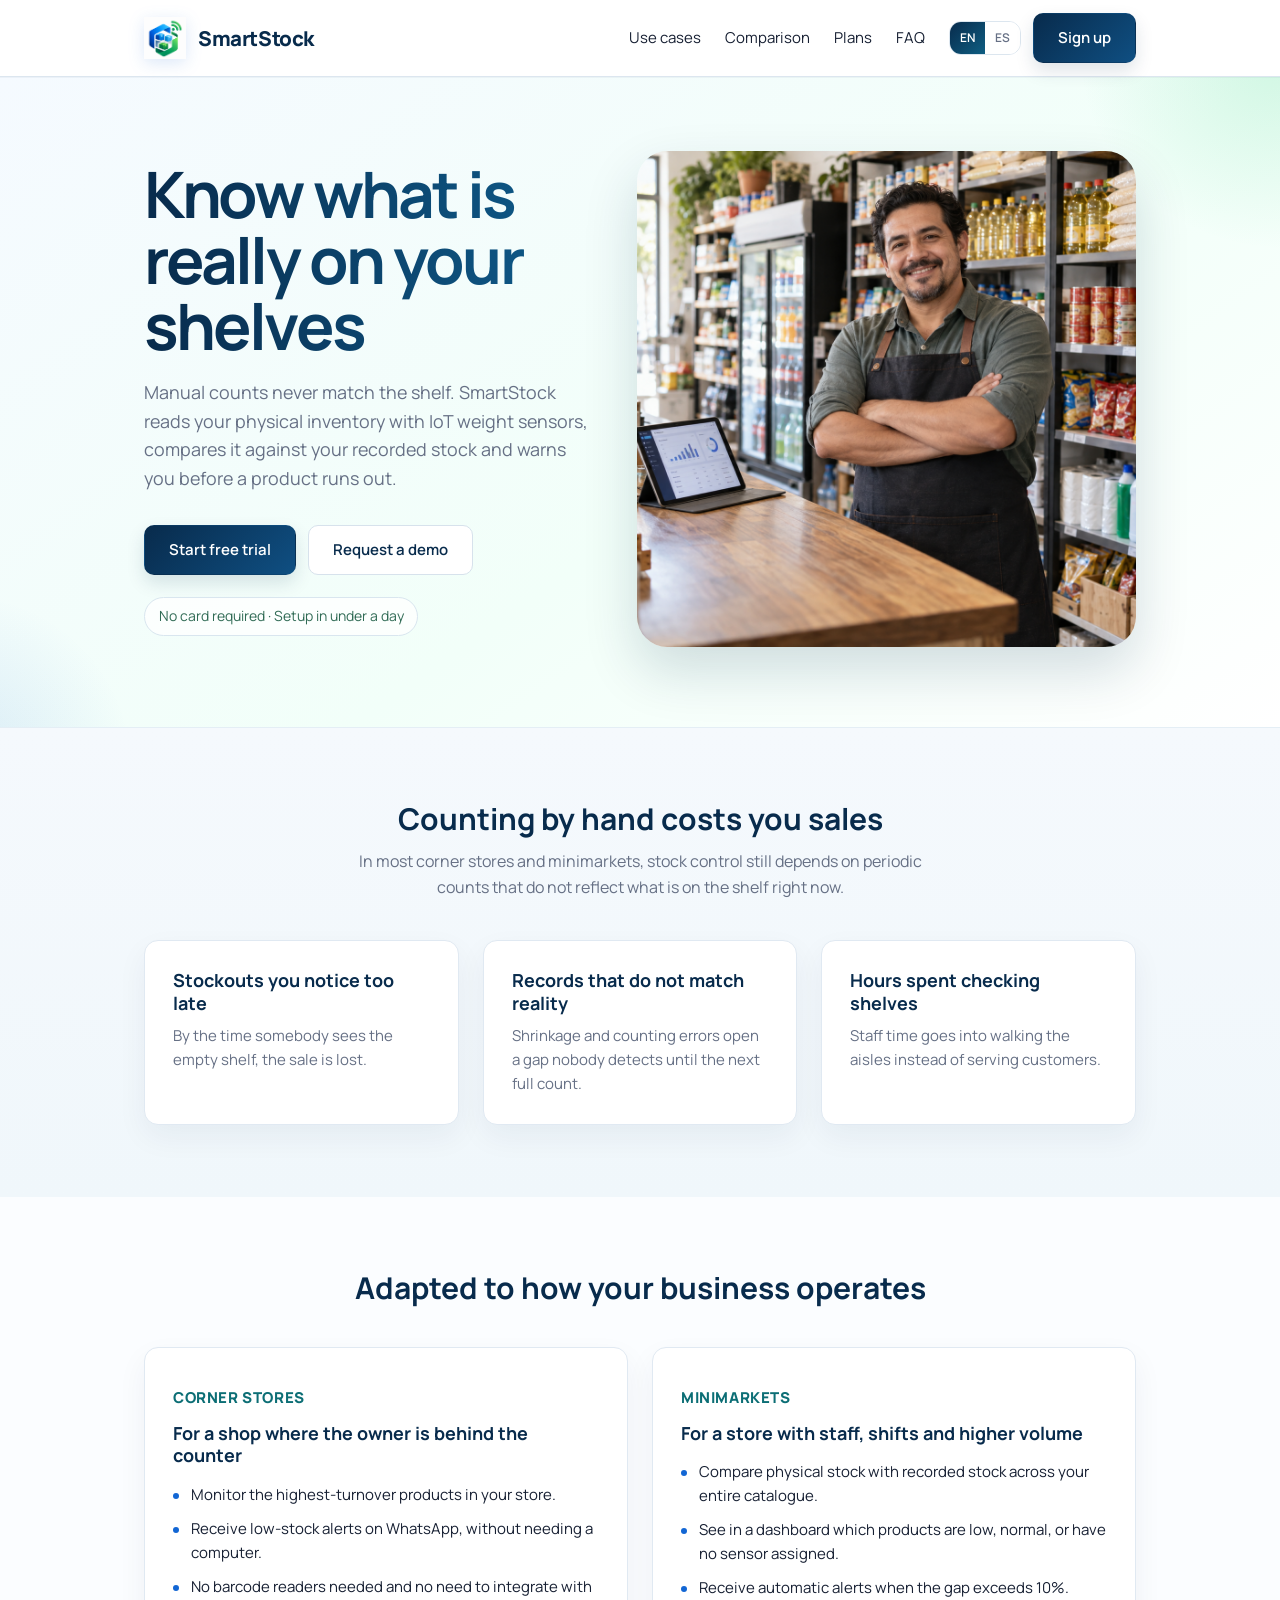
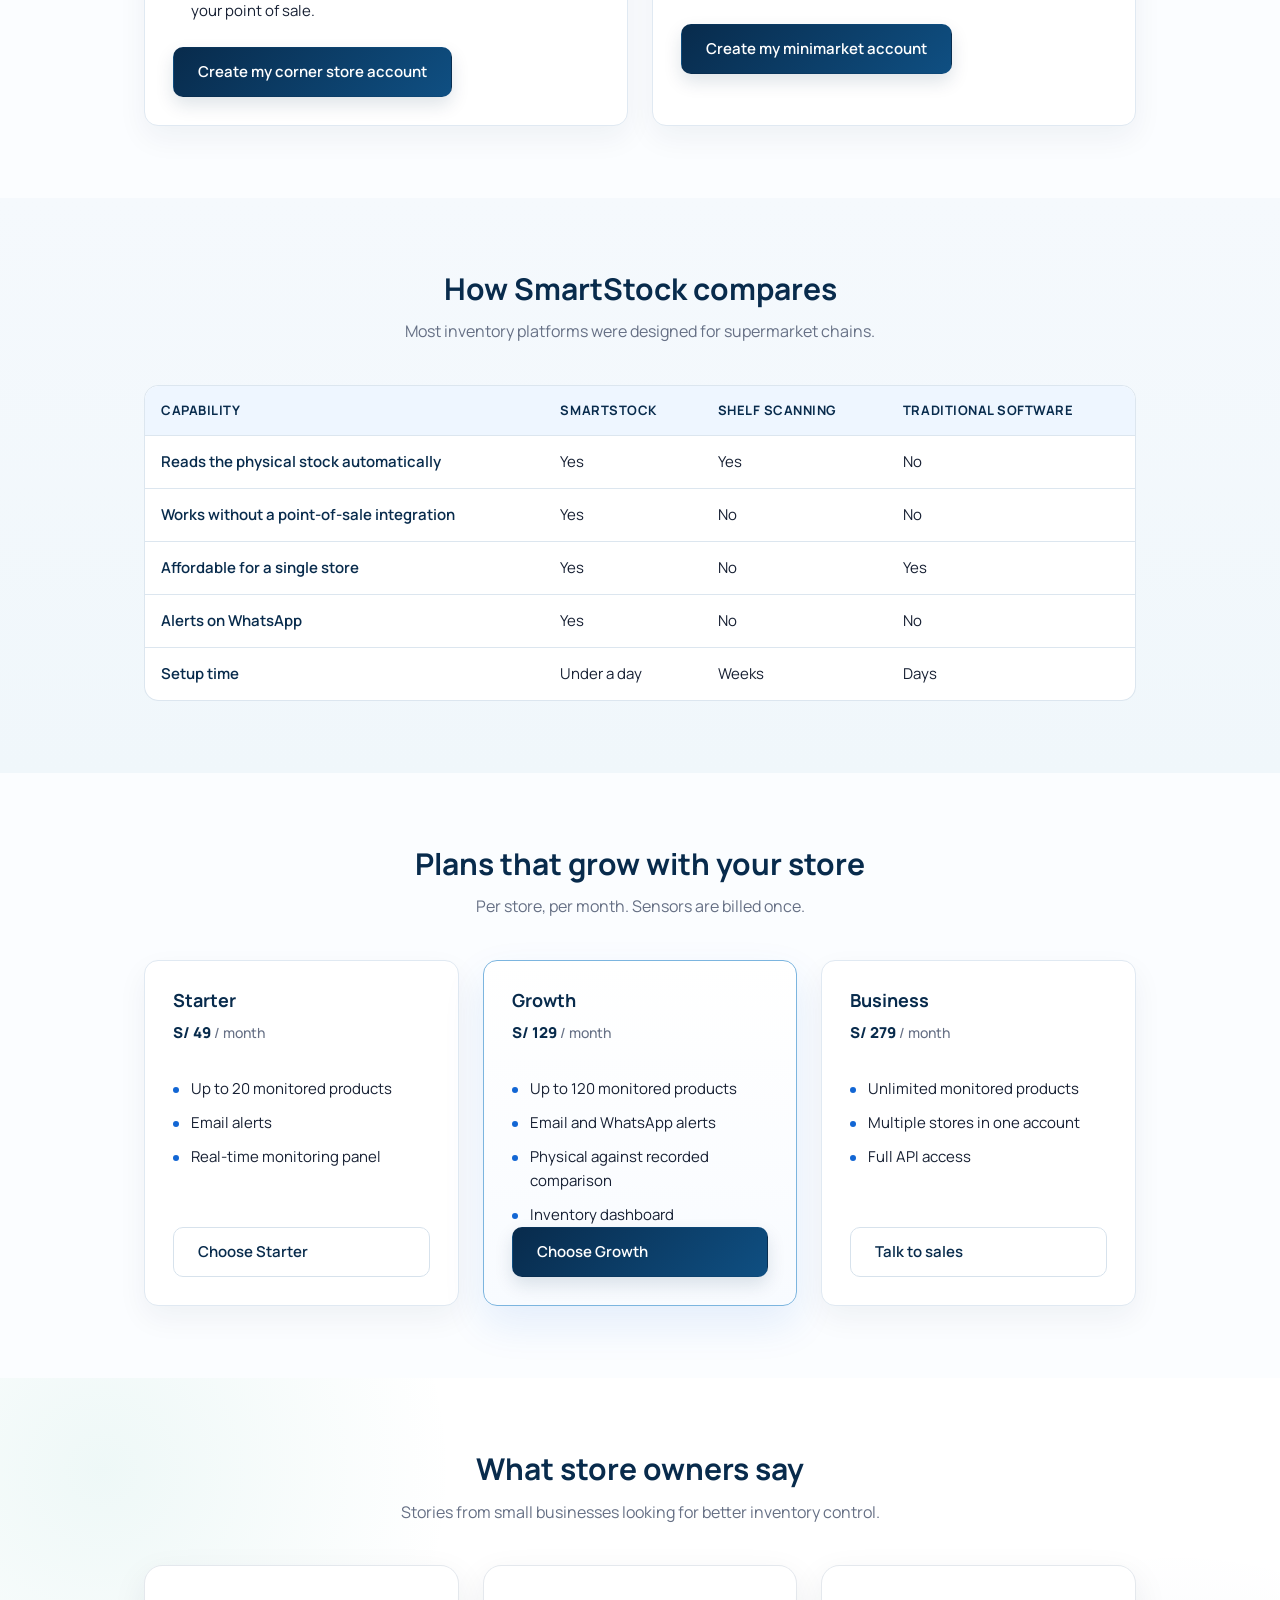
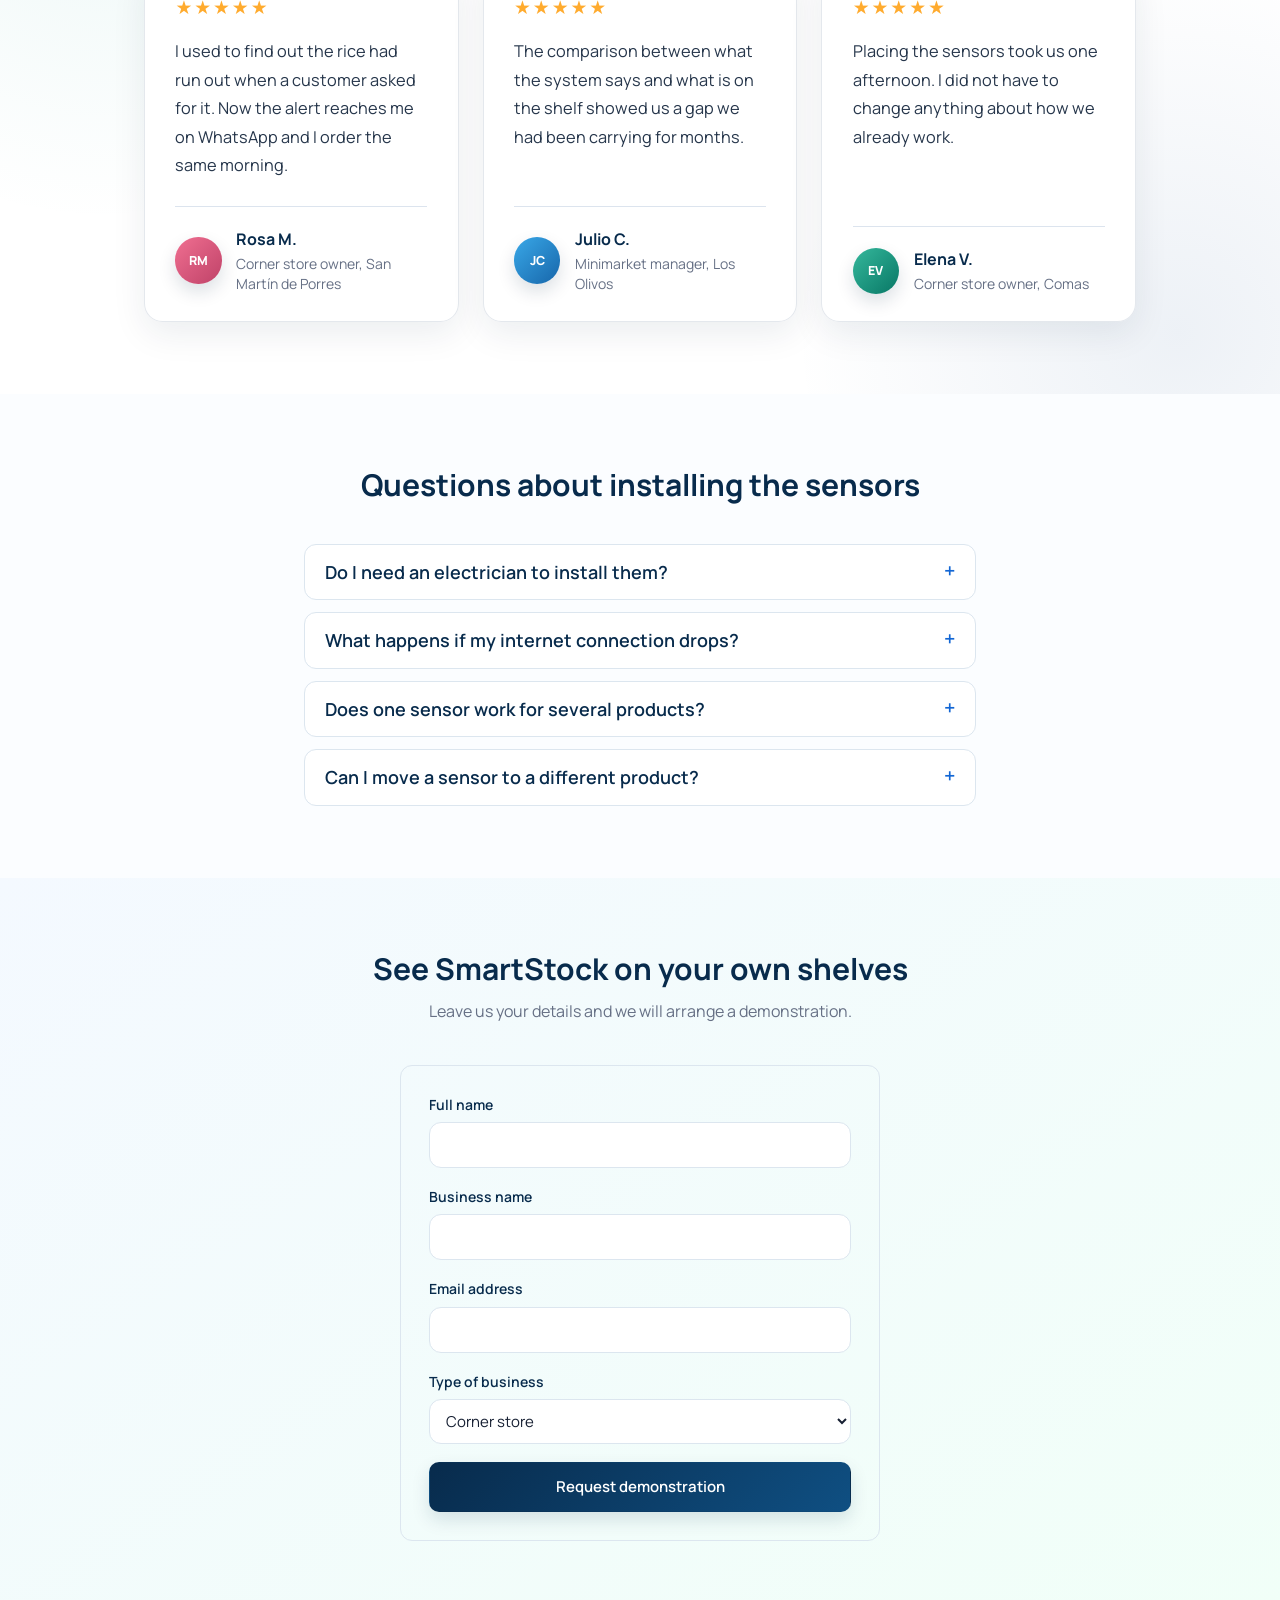
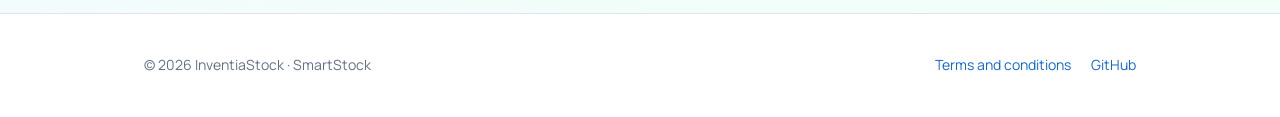
==== index.html @ 3ceb77f9 "feat(landing): rebuild testimonials as card grid Se reestructuró la sección de testimonios en un gri" ====
<!DOCTYPE html>
<html lang="en-US">
<head>
    <meta charset="UTF-8">
    <meta name="viewport" content="width=device-width, initial-scale=1">

    <title data-i18n="title">SmartStock — IoT inventory monitoring for minimarkets and corner stores</title>
    <meta name="description" data-i18n="desc" data-i18n-attr="content"
          content="SmartStock monitors your physical inventory with IoT weight sensors, compares it against your recorded stock and alerts you before a product runs out.">
    <meta name="keywords" content="inventory management, IoT sensors, stock monitoring, minimarket, corner store, SmartStock, InventiaStock">
    <meta name="author" content="InventiaStock">

    <link rel="icon" href="assets/images/smartstock-logo.png">
    <link rel="stylesheet" href="https://fonts.googleapis.com/css2?family=Manrope:wght@400;600;700&display=swap">
    <link rel="stylesheet" href="styles.css">
</head>
<body>

<a class="skip-link" href="#main" data-i18n="skip">Skip to main content</a>

<header>
    <div class="container bar">
        <a class="brand" href="index.html">
            <!-- feat(landing): logo resized to 42px; nav and language controls carry descriptive aria-labels -->
            <img src="assets/images/smartstock-logo.png" alt="" width="42" height="42">
            SmartStock
        </a>

        <button class="menu" id="menu" type="button" aria-expanded="false" aria-controls="nav">
            <span class="visually-hidden" data-i18n="openMenu">Open navigation menu</span>
            <span aria-hidden="true"></span><span aria-hidden="true"></span><span aria-hidden="true"></span>
        </button>

        <nav id="nav" aria-label="Primary navigation" data-i18n="navAria" data-i18n-attr="aria-label">
            <ul>
                <li><a href="#uses" data-i18n="navUses">Use cases</a></li>
                <li><a href="#compare" data-i18n="navCompare">Comparison</a></li>
                <!-- feat(landing): plan cards include a direct call-to-action button per plan -->
                <li><a href="#plans" data-i18n="navPlans">Plans</a></li>
                <li><a href="#faq" data-i18n="navFaq">FAQ</a></li>
                <li class="nav-signup"><a href="#" data-i18n="signUp">Sign up</a></li>
            </ul>
        </nav>

        <div class="actions">
            <div class="lang" role="group" aria-label="Language selector" data-i18n="languageAria" data-i18n-attr="aria-label">
                <button type="button" data-lang="en-US" aria-pressed="true">EN</button>
                <button type="button" data-lang="es-419" aria-pressed="false">ES</button>
            </div>
            <!-- feat(landing): sign-up link stays visible in the header actions across the page -->
            <a class="btn" href="#" data-i18n="signUp">Sign up</a>
        </div>
    </div>
</header>

<main id="main">

    <!-- US16 -->
     <!-- feat(landing): hero rebuilt as a two-column layout with kicker and owner photo -->
    <section class="hero">
        <div class="container hero-layout">
            <div class="hero-copy">
                <h1 data-i18n="heroTitle">Know what is really on your shelves</h1>
                <p data-i18n="heroLead">
                    Manual counts never match the shelf. SmartStock reads your physical inventory with
                    IoT weight sensors, compares it against your recorded stock and warns you before a
                    product runs out.
                </p>
                <div class="cta">
                    <!-- feat(landing): hero CTAs (free trial / demo) plus the no-card-required note -->
                    <a class="btn" href="#" data-i18n="heroCta">Start free trial</a>
                    <a class="btn ghost" href="#contact" data-i18n="heroDemo">Request a demo</a>
                </div>
                <p class="note" data-i18n="heroNote">No card required · Setup in under a day</p>
            </div>
            <div class="hero-visual">
                <figure class="hero-media-card">
                    <img src="assets/images/hero-owner-store.png" data-i18n="heroImageAlt" data-i18n-attr="alt" alt="Corner Store owner or Minimarket manager standing beside shelves full of products while using SmartStock to monitor inventory.">
                </figure>
            </div>
        </div>
    </section>

    <!-- US16 -->
    <section class="soft">
        <div class="container">
            <div class="head">
                <h2 data-i18n="probTitle">Counting by hand costs you sales</h2>
                <p data-i18n="probLead">
                    In most corner stores and minimarkets, stock control still depends on periodic
                    counts that do not reflect what is on the shelf right now.
                </p>
            </div>
            <div class="grid cols-3">
                <article class="card">
                    <h3 data-i18n="prob1">Stockouts you notice too late</h3>
                    <p data-i18n="prob1Text">By the time somebody sees the empty shelf, the sale is lost.</p>
                </article>
                <article class="card">
                    <h3 data-i18n="prob2">Records that do not match reality</h3>
                    <p data-i18n="prob2Text">Shrinkage and counting errors open a gap nobody detects until the next full count.</p>
                </article>
                <article class="card">
                    <h3 data-i18n="prob3">Hours spent checking shelves</h3>
                    <p data-i18n="prob3Text">Staff time goes into walking the aisles instead of serving customers.</p>
                </article>
            </div>
        </div>
    </section>

    <!-- US17 and US18 -->
     <!-- content: copy refined for corner store and minimarket audiences -->
    <section id="uses">
        <div class="container">
            <div class="head">
                <h2 data-i18n="usesTitle">Adapted to how your business operates</h2>
            </div>
            <div class="grid cols-2">
                <article class="card">
                    <p class="tag" data-i18n="cornerTag">Corner stores</p>
                    <h3 data-i18n="cornerTitle">For a shop where the owner is behind the counter</h3>
                    <ul>
                        <li data-i18n="corner1">Monitor the highest-turnover products in your store.</li>
                        <li data-i18n="corner2">Receive low-stock alerts on WhatsApp, without needing a computer.</li>
                        <li data-i18n="corner3">No barcode readers needed and no need to integrate with your point of sale.</li>
                    </ul>
                    <a class="btn" href="#" data-i18n="cornerCta">Create my corner store account</a>
                </article>

                <article class="card">
                    <p class="tag" data-i18n="miniTag">Minimarkets</p>
                    <h3 data-i18n="miniTitle">For a store with staff, shifts and higher volume</h3>
                    <ul>
                        <li data-i18n="mini1">Compare physical stock with recorded stock across your entire catalogue.</li>
                        <li data-i18n="mini2">See in a dashboard which products are low, normal, or have no sensor assigned.</li>
                        <li data-i18n="mini3">Receive automatic alerts when the gap exceeds 10%.</li>
                    </ul>
                    <a class="btn" href="#" data-i18n="miniCta">Create my minimarket account</a>
                </article>
            </div>
        </div>
    </section>

    <!-- US23 -->
    <section id="compare" class="soft">
        <div class="container">
            <div class="head">
                <h2 data-i18n="cmpTitle">How SmartStock compares</h2>
                <p data-i18n="cmpLead">Most inventory platforms were designed for supermarket chains.</p>
            </div>
            <div class="scroll">
                <table>
                    <caption class="visually-hidden" data-i18n="cmpCaption">
                        Comparison of SmartStock against shelf-scanning platforms and traditional inventory software
                    </caption>
                    <thead>
                    <tr>
                        <th scope="col" data-i18n="cmpCol0">Capability</th>
                        <th scope="col">SmartStock</th>
                        <th scope="col" data-i18n="cmpCol2">Shelf scanning</th>
                        <th scope="col" data-i18n="cmpCol3">Traditional software</th>
                    </tr>
                    </thead>
                    <tbody>
                    <tr>
                        <th scope="row" data-i18n="cmpRow1">Reads the physical stock automatically</th>
                        <td data-i18n="yes">Yes</td><td data-i18n="yes">Yes</td><td data-i18n="no">No</td>
                    </tr>
                    <tr>
                        <th scope="row" data-i18n="cmpRow2">Works without a point-of-sale integration</th>
                        <td data-i18n="yes">Yes</td><td data-i18n="no">No</td><td data-i18n="no">No</td>
                    </tr>
                    <tr>
                        <th scope="row" data-i18n="cmpRow3">Affordable for a single store</th>
                        <td data-i18n="yes">Yes</td><td data-i18n="no">No</td><td data-i18n="yes">Yes</td>
                    </tr>
                    <tr>
                        <th scope="row" data-i18n="cmpRow4">Alerts on WhatsApp</th>
                        <td data-i18n="yes">Yes</td><td data-i18n="no">No</td><td data-i18n="no">No</td>
                    </tr>
                    <tr>
                        <th scope="row" data-i18n="cmpRow5">Setup time</th>
                        <td data-i18n="cmpFast">Under a day</td>
                        <td data-i18n="cmpWeeks">Weeks</td>
                        <td data-i18n="cmpDays">Days</td>
                    </tr>
                    </tbody>
                </table>
            </div>
        </div>
    </section>

    <!-- US19 -->
    <section id="plans">
        <div class="container">
            <div class="head">
                <h2 data-i18n="plansTitle">Plans that grow with your store</h2>
                <p data-i18n="plansLead">Per store, per month. Sensors are billed once.</p>
            </div>
            <div class="grid cols-3">
                <article class="card plan">
                    <h3 data-i18n="p1Name">Starter</h3>
                    <p class="price">S/ 49 <span data-i18n="perMonth">/ month</span></p>
                    <ul>
                        <li data-i18n="p1f1">Up to 20 monitored products</li>
                        <li data-i18n="p1f2">Email alerts</li>
                        <li data-i18n="p1f3">Real-time monitoring panel</li>
                    </ul>
                    <a class="btn ghost block" href="#" data-i18n="p1Cta">Choose Starter</a>
                </article>

                <article class="card plan pick">
                    <h3 data-i18n="p2Name">Growth</h3>
                    <p class="price">S/ 129 <span data-i18n="perMonth">/ month</span></p>
                    <ul>
                        <li data-i18n="p2f1">Up to 120 monitored products</li>
                        <li data-i18n="p2f2">Email and WhatsApp alerts</li>
                        <li data-i18n="p2f3">Physical against recorded comparison</li>
                        <li data-i18n="p2f4">Inventory dashboard</li>
                    </ul>
                    <a class="btn block" href="#" data-i18n="p2Cta">Choose Growth</a>
                </article>

                <article class="card plan">
                    <h3 data-i18n="p3Name">Business</h3>
                    <p class="price">S/ 279 <span data-i18n="perMonth">/ month</span></p>
                    <ul>
                        <li data-i18n="p3f1">Unlimited monitored products</li>
                        <li data-i18n="p3f2">Multiple stores in one account</li>
                        <li data-i18n="p3f3">Full API access</li>
                    </ul>
                    <a class="btn ghost block" href="#contact" data-i18n="p3Cta">Talk to sales</a>
                </article>
            </div>
        </div>
    </section>

    <!-- US22 -->
     <!-- feat(landing): testimonials rebuilt as a card grid layout -->
    <section class="testimonials-section">
        <div class="container">
            <div class="head testimonials-head">
                <h2 data-i18n="testTitle">What store owners say</h2>
                <p data-i18n="testLead">Stories from small businesses looking for better inventory control.</p>
            </div>

            <div class="testimonials-grid">
                <figure class="testimonial-card">
                    <div class="testimonial-stars" aria-label="5 stars" data-i18n="stars5" data-i18n-attr="aria-label"><span aria-hidden="true">★★★★★</span></div>
                    <blockquote><p data-i18n="test1">
                        I used to find out the rice had run out when a customer asked for it. Now the
                        alert reaches me on WhatsApp and I order the same morning.
                    </p></blockquote>
                    <figcaption>
                        <div class="testimonial-avatar avatar-rose" aria-hidden="true">RM</div>
                        <div class="testimonial-person">
                            <strong>Rosa M.</strong>
                            <span data-i18n="test1Role">Corner store owner, San Martín de Porres</span>
                        </div>
                    </figcaption>
                </figure>

                <figure class="testimonial-card">
                    <div class="testimonial-stars" aria-label="5 stars" data-i18n="stars5" data-i18n-attr="aria-label"><span aria-hidden="true">★★★★★</span></div>
                    <blockquote><p data-i18n="test2">
                        The comparison between what the system says and what is on the shelf showed us
                        a gap we had been carrying for months.
                    </p></blockquote>
                    <figcaption>
                        <div class="testimonial-avatar avatar-blue" aria-hidden="true">JC</div>
                        <div class="testimonial-person">
                            <strong>Julio C.</strong>
                            <span data-i18n="test2Role">Minimarket manager, Los Olivos</span>
                        </div>
                    </figcaption>
                </figure>

                <figure class="testimonial-card">
                    <div class="testimonial-stars" aria-label="5 stars" data-i18n="stars5" data-i18n-attr="aria-label"><span aria-hidden="true">★★★★★</span></div>
                    <blockquote><p data-i18n="test3">
                        Placing the sensors took us one afternoon. I did not have to change anything
                        about how we already work.
                    </p></blockquote>
                    <figcaption>
                        <div class="testimonial-avatar avatar-green" aria-hidden="true">EV</div>
                        <div class="testimonial-person">
                            <strong>Elena V.</strong>
                            <span data-i18n="test3Role">Corner store owner, Comas</span>
                        </div>
                    </figcaption>
                </figure>
            </div>
        </div>
    </section>

    <!-- US21 -->
    <section id="faq">
        <div class="container">
            <div class="head">
                <h2 data-i18n="faqTitle">Questions about installing the sensors</h2>
            </div>
            <div class="faq">
                <div>
                    <h3><button type="button" aria-expanded="false" aria-controls="a1" id="q1">
                        <span data-i18n="q1">Do I need an electrician to install them?</span>
                    </button></h3>
                    <div id="a1" role="region" aria-labelledby="q1" hidden>
                        <p data-i18n="a1">
                            No. Each sensor is a tray that sits on the shelf, connects to your Wi-Fi and
                            plugs into a standard outlet. You link it to a product from the panel.
                        </p>
                    </div>
                </div>
                <div>
                    <h3><button type="button" aria-expanded="false" aria-controls="a2" id="q2">
                        <span data-i18n="q2">What happens if my internet connection drops?</span>
                    </button></h3>
                    <div id="a2" role="region" aria-labelledby="q2" hidden>
                        <p data-i18n="a2">
                            The panel marks the sensor as disconnected after five minutes without a new
                            reading, so you always know whether what you see is current.
                        </p>
                    </div>
                </div>
                <div>
                    <h3><button type="button" aria-expanded="false" aria-controls="a3" id="q3">
                        <span data-i18n="q3">Does one sensor work for several products?</span>
                    </button></h3>
                    <div id="a3" role="region" aria-labelledby="q3" hidden>
                        <p data-i18n="a3">
                            No. Each sensor is linked to one product, because the reading is a weight and
                            mixing products would make it impossible to tell which one went down.
                        </p>
                    </div>
                </div>
                <div>
                    <h3><button type="button" aria-expanded="false" aria-controls="a4" id="q4">
                        <span data-i18n="q4">Can I move a sensor to a different product?</span>
                    </button></h3>
                    <div id="a4" role="region" aria-labelledby="q4" hidden>
                        <p data-i18n="a4">
                            Yes. You unlink it from the panel and link it to the new product, which records
                            a new reference weight. The previous reading history is kept.
                        </p>
                    </div>
                </div>
            </div>
        </div>
    </section>

    <!-- US20 -->
    <section id="contact" class="soft">
        <div class="container">
            <div class="head">
                <h2 data-i18n="contactTitle">See SmartStock on your own shelves</h2>
                <p data-i18n="contactLead">Leave us your details and we will arrange a demonstration.</p>
            </div>

            <form id="demo" novalidate>
                <div class="field">
                    <label for="name" data-i18n="fName">Full name</label>
                    <input type="text" id="name" name="name" autocomplete="name" required aria-describedby="nameError">
                    <p class="error" id="nameError" role="alert"></p>
                </div>
                <div class="field">
                    <label for="business" data-i18n="fBusiness">Business name</label>
                    <input type="text" id="business" name="business" autocomplete="organization" required aria-describedby="businessError">
                    <p class="error" id="businessError" role="alert"></p>
                </div>
                <div class="field">
                    <label for="email" data-i18n="fEmail">Email address</label>
                    <input type="email" id="email" name="email" autocomplete="email" required aria-describedby="emailError">
                    <p class="error" id="emailError" role="alert"></p>
                </div>
                <div class="field">
                    <label for="segment" data-i18n="fSegment">Type of business</label>
                    <select id="segment" name="segment">
                        <option value="corner-store" data-i18n="fCorner">Corner store</option>
                        <option value="minimarket" data-i18n="fMini">Minimarket</option>
                    </select>
                </div>
                <button class="btn block" type="submit" data-i18n="fSubmit">Request demonstration</button>
                <p class="status" id="status" role="status" aria-live="polite"></p>
            </form>
        </div>
    </section>

</main>

<footer>
    <div class="container foot">
        <p data-i18n="copyright">© 2026 InventiaStock · SmartStock</p>
        <ul>
            <li><a href="terms-of-service.html" data-i18n="terms">Terms and conditions</a></li>
            <li><a href="https://github.com/InventiaStock" rel="noopener">GitHub</a></li>
        </ul>
    </div>
</footer>

<script src="script.js"></script>
</body>
</html>
---- styles.css ----
/* SmartStock — Landing Page
   Blanco como fondo dominante, azul marino para titulares y acciones. */

:root {
    --navy: #0a2342;
    --blue: #1b4f8f;
    --ink: #1c2430;
    --muted: #5b6673;
    --border: #e2e6ec;
    --soft: #f7f9fb;
    --radius: 8px;
    --max: 1040px;
}

* {
    box-sizing: border-box;
}

body {
    margin: 0;
    background: #ffffff;
    color: var(--ink);
    font-family: 'Manrope', 'Segoe UI', system-ui, sans-serif;
    font-size: 1rem;
    line-height: 1.6;
}

h1, h2, h3 {
    margin: 0;
    color: var(--navy);
    line-height: 1.25;
}

h1 { font-size: 2.75rem; letter-spacing: -0.02em; }
h2 { font-size: 1.875rem; }
h3 { font-size: 1.125rem; }

p { margin: 0; }
img { max-width: 100%; height: auto; }
ul { margin: 0; padding: 0; list-style: none; }

a {
    color: var(--blue);
    text-decoration: none;
}

a:hover { text-decoration: underline; }

:focus-visible {
    outline: 2px solid var(--blue);
    outline-offset: 2px;
}

.visually-hidden {
    position: absolute;
    width: 1px;
    height: 1px;
    overflow: hidden;
    clip: rect(0 0 0 0);
    white-space: nowrap;
}

.skip-link {
    position: absolute;
    top: -100%;
    left: 1rem;
    z-index: 10;
    padding: 0.75rem 1.25rem;
    background: var(--navy);
    color: #ffffff;
    border-radius: 0 0 var(--radius) var(--radius);
}

.skip-link:focus { top: 0; }

.container {
    width: 100%;
    max-width: var(--max);
    margin: 0 auto;
    padding: 0 1.5rem;
}

section { padding: 4.5rem 0; }
.soft { background: var(--soft); }

.head {
    max-width: 38rem;
    margin: 0 auto 2.5rem;
    text-align: center;
}

.head p {
    margin-top: 0.75rem;
    color: var(--muted);
}

/* Botones */

.btn {
    display: inline-block;
    padding: 0.75rem 1.5rem;
    border: 1px solid var(--navy);
    border-radius: var(--radius);
    background: var(--navy);
    color: #ffffff;
    font: inherit;
    font-weight: 600;
    font-size: 0.9375rem;
    cursor: pointer;
}

.btn:hover {
    background: var(--blue);
    border-color: var(--blue);
    text-decoration: none;
}

.btn.ghost {
    background: transparent;
    color: var(--navy);
    border-color: var(--border);
}

.btn.ghost:hover {
    background: var(--soft);
    border-color: var(--navy);
    color: var(--navy);
}

.btn.block { width: 100%; }

/* Header */

header {
    border-bottom: 1px solid var(--border);
    background: #ffffff;
    position: sticky;
    top: 0;
    z-index: 5;
}

.bar {
    display: flex;
    align-items: center;
    gap: 1.5rem;
    min-height: 4rem;
}

.brand {
    display: flex;
    align-items: center;
    gap: 0.625rem;
    color: var(--navy);
    font-weight: 700;
}

.brand:hover { text-decoration: none; }
.brand img { width: 42px; height: 42px; }

nav { margin-left: auto; }

nav ul {
    display: flex;
    gap: 1.5rem;
}

nav a {
    color: var(--ink);
    font-size: 0.9375rem;
}

.actions {
    display: flex;
    align-items: center;
    gap: 0.75rem;
}

/* El registro vive en la barra en escritorio y dentro del menú en móvil. */
.nav-signup { display: none; }

.lang {
    display: flex;
    border: 1px solid var(--border);
    border-radius: var(--radius);
    overflow: hidden;
}

.lang button {
    padding: 0.375rem 0.625rem;
    border: 0;
    background: #ffffff;
    color: var(--muted);
    font: inherit;
    font-size: 0.75rem;
    font-weight: 600;
    cursor: pointer;
}

.lang button[aria-pressed='true'] {
    background: var(--navy);
    color: #ffffff;
}

.menu {
    display: none;
    padding: 0.5rem;
    border: 1px solid var(--border);
    border-radius: var(--radius);
    background: #ffffff;
    cursor: pointer;
}

.menu span {
    display: block;
    width: 18px;
    height: 2px;
    margin: 3px 0;
    background: var(--navy);
}

/* Hero */

.hero {
    padding: 5.5rem 0 4.5rem;
    text-align: center;
}

.hero p {
    max-width: 38rem;
    margin: 1.25rem auto 0;
    font-size: 1.125rem;
    color: var(--muted);
}

.hero .cta {
    display: flex;
    justify-content: center;
    flex-wrap: wrap;
    gap: 0.75rem;
    margin-top: 2rem;
}

.hero .note {
    margin-top: 1rem;
    font-size: 0.875rem;
}

/* Rejillas y tarjetas */

.grid {
    display: grid;
    gap: 1.5rem;
}

.cols-3 { grid-template-columns: repeat(3, 1fr); }
.cols-2 { grid-template-columns: repeat(2, 1fr); }

.card {
    padding: 1.75rem;
    border: 1px solid var(--border);
    border-radius: var(--radius);
    background: #ffffff;
}

.card p {
    margin-top: 0.625rem;
    color: var(--muted);
    font-size: 0.9375rem;
}

.card ul {
    margin-top: 1rem;
    display: grid;
    gap: 0.625rem;
    font-size: 0.9375rem;
}

.card li {
    padding-left: 1.125rem;
    position: relative;
}

.card li::before {
    content: '';
    position: absolute;
    left: 0;
    top: 0.625rem;
    width: 6px;
    height: 6px;
    border-radius: 50%;
    background: var(--blue);
}

.card .btn { margin-top: 1.5rem; }

.tag {
    display: inline-block;
    margin-bottom: 0.75rem;
    font-size: 0.75rem;
    font-weight: 600;
    text-transform: uppercase;
    letter-spacing: 0.06em;
    color: var(--blue);
}

/* Comparación */

.scroll {
    overflow-x: auto;
    border: 1px solid var(--border);
    border-radius: var(--radius);
}

table {
    width: 100%;
    min-width: 34rem;
    border-collapse: collapse;
    font-size: 0.9375rem;
    background: #ffffff;
}

th, td {
    padding: 0.875rem 1rem;
    text-align: left;
    border-bottom: 1px solid var(--border);
}

thead th {
    color: var(--navy);
    font-size: 0.8125rem;
    text-transform: uppercase;
    letter-spacing: 0.04em;
}

tbody tr:last-child th,
tbody tr:last-child td { border-bottom: 0; }

th[scope='row'] { font-weight: 600; color: var(--navy); }

/* Planes */

.plan { display: flex; flex-direction: column; }
.plan.pick { border-color: var(--navy); }

.price {
    margin: 1rem 0;
    font-size: 2rem;
    font-weight: 700;
    color: var(--navy);
}

.price span {
    font-size: 0.875rem;
    font-weight: 400;
    color: var(--muted);
}

.plan .btn { margin-top: auto; }

/* Testimonios */

blockquote { margin: 0; }

figcaption {
    margin-top: 1.25rem;
    padding-top: 1rem;
    border-top: 1px solid var(--border);
    font-size: 0.875rem;
}

figcaption strong { color: var(--navy); }
figcaption span { display: block; color: var(--muted); }

/* Preguntas frecuentes */

.faq {
    max-width: 42rem;
    margin: 0 auto;
}

.faq > div + div { margin-top: 0.75rem; }

.faq > div {
    border: 1px solid var(--border);
    border-radius: var(--radius);
    background: #ffffff;
}

.faq button {
    display: flex;
    justify-content: space-between;
    gap: 1rem;
    width: 100%;
    padding: 1rem 1.25rem;
    border: 0;
    background: transparent;
    font: inherit;
    font-weight: 600;
    color: var(--navy);
    text-align: left;
    cursor: pointer;
}

.faq button::after {
    content: '+';
    color: var(--blue);
    font-size: 1.25rem;
    line-height: 1;
}

.faq button[aria-expanded='true']::after { content: '−'; }

.faq div[id] {
    padding: 0 1.25rem 1.25rem;
    color: var(--muted);
    font-size: 0.9375rem;
}

/* Formulario */

form {
    max-width: 30rem;
    margin: 0 auto;
    padding: 1.75rem;
    border: 1px solid var(--border);
    border-radius: var(--radius);
}

.field { margin-bottom: 1.125rem; }

label {
    display: block;
    margin-bottom: 0.375rem;
    font-size: 0.875rem;
    font-weight: 600;
    color: var(--navy);
}

input, select, textarea {
    width: 100%;
    padding: 0.625rem 0.75rem;
    border: 1px solid var(--border);
    border-radius: var(--radius);
    font: inherit;
    font-size: 0.9375rem;
    color: var(--ink);
    background: #ffffff;
}

textarea { min-height: 5rem; resize: vertical; }

input[aria-invalid='true'] { border-color: #c0392b; }

.error {
    margin-top: 0.25rem;
    font-size: 0.8125rem;
    color: #c0392b;
}

.error:empty { display: none; }

.status {
    margin-top: 1rem;
    font-size: 0.9375rem;
    font-weight: 600;
}

.status:empty { display: none; }
.status.ok { color: #1e7e46; }
.status.bad { color: #c0392b; }

/* Pie */

footer {
    padding: 2.5rem 0;
    border-top: 1px solid var(--border);
    font-size: 0.875rem;
    color: var(--muted);
}

.foot {
    display: flex;
    flex-wrap: wrap;
    gap: 1rem;
    justify-content: space-between;
    align-items: center;
}

.foot ul {
    display: flex;
    gap: 1.25rem;
}

/* Página de términos */

.doc { max-width: 42rem; }
.doc h2 { margin: 2.5rem 0 0.75rem; font-size: 1.25rem; }
.doc p { margin-top: 1rem; color: var(--ink); }
.doc .lead { font-size: 1.0625rem; color: var(--muted); }

/* Adaptación a pantallas pequeñas */

@media (max-width: 900px) {
    h1 { font-size: 2.125rem; }
    h2 { font-size: 1.5rem; }
    .cols-3, .cols-2 { grid-template-columns: 1fr; }
}

/* fix(landing): navbar collapses below 720px so sign-up moves into the menu and stays reachable (US24) */
@media (max-width: 720px) {
    section { padding: 3rem 0; }
    .hero { padding: 3.5rem 0 3rem; }
    .container { padding: 0 1.25rem; }

    /* La barra deja de competir por el ancho: el botón de registro sale de
       ella y baja al menú, de modo que arriba solo quedan la marca, el
       selector de idioma y el botón de menú. */
    .bar { flex-wrap: wrap; gap: 0.75rem; padding: 0.75rem 0; min-height: 0; }
    .brand { font-size: 0.9375rem; }
    .actions { margin-left: auto; }
    .actions > .btn { display: none; }

    .menu { display: block; order: 3; }
    nav { order: 4; flex-basis: 100%; margin-left: 0; }
    nav[hidden] { display: none; }
    nav ul { flex-direction: column; gap: 0; padding-bottom: 0.75rem; }
    nav a { display: block; padding: 0.75rem 0; border-bottom: 1px solid var(--border); }

    .nav-signup { display: block; }
    .nav-signup a { color: var(--navy); font-weight: 600; border-bottom: 0; }
}

@media (prefers-reduced-motion: reduce) {
    * { transition: none !important; animation: none !important; }
}
/* ===== SmartStock Landing visual refresh 2026 ===== */
:root{
    --navy:#082b4c;
    --blue:#1266d4;
    --cyan:#0ea5a8;
    --mint:#2fcf78;
    --ink:#172033;
    --muted:#667085;
    --border:#dce6ef;
    --soft:#f5f9fd;
    --radius:12px;
}
body{background:#fbfdff}
header{background:rgba(255,255,255,.93);backdrop-filter:blur(10px);box-shadow:0 1px 0 rgba(8,43,76,.04)}
.brand img{filter:drop-shadow(0 4px 8px rgba(18,102,212,.15))}
.btn{border-color:transparent;background:linear-gradient(135deg,var(--navy),#0f4f82);border-radius:10px;box-shadow:0 8px 18px rgba(8,43,76,.13);transition:.18s ease}
.btn:hover{background:linear-gradient(135deg,#0d355b,var(--blue));transform:translateY(-1px);box-shadow:0 12px 24px rgba(8,43,76,.17)}
.btn.ghost{background:#fff;color:var(--navy);border-color:#d7e2ec;box-shadow:none}.btn.ghost:hover{background:#f4f9fd;border-color:#a9bfd3}
.hero{position:relative;overflow:hidden;background:linear-gradient(145deg,#f5faff 0%,#f2fff9 58%,#ffffff 100%);border-bottom:1px solid #e4eef5}
.hero:before{content:"";position:absolute;width:420px;height:420px;border-radius:50%;right:-210px;top:-240px;background:radial-gradient(circle,rgba(47,207,120,.18),transparent 68%)}
.hero:after{content:"";position:absolute;width:360px;height:360px;border-radius:50%;left:-220px;bottom:-220px;background:radial-gradient(circle,rgba(18,102,212,.12),transparent 68%)}
.hero .container{position:relative;z-index:1}.hero h1{font-size:3rem;background:linear-gradient(90deg,var(--navy),#0f5d8d);-webkit-background-clip:text;background-clip:text;color:transparent}.hero .note{display:inline-block;padding:.35rem .7rem;border-radius:999px;background:#edf8f4;color:#306b55}
.soft{background:linear-gradient(180deg,#f5f9fd 0%,#f0f7fb 100%)}
.card{border-color:#e0e9f2;border-radius:14px;box-shadow:0 12px 30px rgba(8,43,76,.055);transition:.2s ease;position:relative;overflow:hidden}.card:hover{transform:translateY(-3px);box-shadow:0 18px 36px rgba(8,43,76,.09)}
.card:before{content:"";position:absolute;left:0;top:0;width:4px;height:100%;background:linear-gradient(180deg,var(--blue),var(--mint));opacity:.0;transition:.2s}.card:hover:before{opacity:1}
.tag{color:#0c6e75!important;font-weight:800!important;letter-spacing:.04em;text-transform:uppercase}
.plan.pick{border:1.5px solid #7cb5df;box-shadow:0 18px 42px rgba(18,102,212,.10);background:linear-gradient(180deg,#ffffff,#f8fbff)}
.price{color:var(--navy)!important;font-weight:800}.price span{font-weight:500;color:var(--muted)}
table{box-shadow:0 14px 34px rgba(8,43,76,.055);border-radius:14px;overflow:hidden}thead{background:#eef6ff}.scroll{border-radius:14px}
.faq-item,details{border-radius:12px!important}
#contact{background:linear-gradient(145deg,#f4f9ff,#f1fff8)}
footer{background:#fff}
.lang button[aria-pressed='true']{background:linear-gradient(135deg,var(--navy),#0f5e82)}
@media(max-width:720px){.hero h1{font-size:2.25rem}.card:hover{transform:none}}


/* ===== Header brand sizing update ===== */
.brand{
    font-size:1.28rem;
    font-weight:800;
    gap:.75rem;
    letter-spacing:-.02em;
}
.brand img{
    width:42px;
    height:42px;
    flex:0 0 42px;
}
.bar{
    min-height:4.75rem;
}
@media (max-width:720px){
    .brand{font-size:1.05rem;}
    .brand img{width:34px;height:34px;flex-basis:34px;}
    .bar{min-height:0;}
}

/* =========================================================
   TESTIMONIOS — estilo visual reforzado
   ========================================================= */
.testimonials-section {
    position: relative;
    overflow: hidden;
    background:
        radial-gradient(circle at 8% 15%, rgba(40, 167, 155, 0.08), transparent 22rem),
        radial-gradient(circle at 92% 90%, rgba(27, 79, 143, 0.08), transparent 24rem),
        #ffffff;
}

.testimonials-head {
    max-width: 46rem;
}

.testimonials-head .eyebrow {
    display: inline-flex;
    align-items: center;
    gap: 0.45rem;
    margin-bottom: 0.7rem;
    padding: 0.35rem 0.75rem;
    border-radius: 999px;
    background: #eaf8f4;
    color: #087765;
    font-size: 0.78rem;
    font-weight: 800;
    letter-spacing: 0.04em;
    text-transform: uppercase;
}

.testimonials-grid {
    display: grid;
    grid-template-columns: repeat(3, minmax(0, 1fr));
    gap: 1.5rem;
}

.testimonial-card {
    display: flex;
    min-height: 22rem;
    margin: 0;
    padding: 2rem 1.9rem 1.65rem;
    flex-direction: column;
    border: 1px solid rgba(226, 230, 236, 0.9);
    border-radius: 1.15rem;
    background: rgba(255, 255, 255, 0.96);
    box-shadow: 0 12px 34px rgba(10, 35, 66, 0.08);
    transition: transform 180ms ease, box-shadow 180ms ease, border-color 180ms ease;
}

.testimonial-card:hover {
    transform: translateY(-4px);
    border-color: rgba(27, 79, 143, 0.18);
    box-shadow: 0 18px 44px rgba(10, 35, 66, 0.12);
}

.testimonial-stars {
    margin-bottom: 1.25rem;
    color: #ffab2e;
    font-size: 1.18rem;
    line-height: 1;
    letter-spacing: 0.12rem;
}

.testimonial-card blockquote {
    flex: 1;
}

.testimonial-card blockquote p {
    color: #26364b;
    font-size: 1.02rem;
    line-height: 1.75;
}

.testimonial-card figcaption {
    display: flex;
    align-items: center;
    gap: 0.9rem;
    margin-top: 1.6rem;
    padding-top: 1.25rem;
    border-top: 1px solid #dce4ee;
    font-size: 0.875rem;
}

.testimonial-avatar {
    display: grid;
    width: 2.9rem;
    height: 2.9rem;
    flex: 0 0 2.9rem;
    place-items: center;
    border-radius: 50%;
    font-size: 0.78rem;
    font-weight: 800;
    color: #ffffff;
    box-shadow: 0 8px 18px rgba(10, 35, 66, 0.14);
}

.avatar-rose {
    background: linear-gradient(135deg, #f06f91, #bf4268);
}

.avatar-blue {
    background: linear-gradient(135deg, #39a8e8, #1766aa);
}

.avatar-green {
    background: linear-gradient(135deg, #35b89c, #087765);
}

.testimonial-person {
    min-width: 0;
}

.testimonial-person strong {
    display: block;
    margin-bottom: 0.12rem;
    color: var(--navy);
    font-size: 1rem;
}

.testimonial-person span {
    display: block;
    color: var(--muted);
    line-height: 1.45;
}

@media (max-width: 850px) {
    .testimonials-grid {
        grid-template-columns: 1fr;
        max-width: 36rem;
        margin: 0 auto;
    }

    .testimonial-card {
        min-height: auto;
    }
}


/* ===== Hero refresh with visual image ===== */
.hero {
    padding: 4.6rem 0 5rem;
    text-align: left;
}

.hero-layout {
    display: grid;
    grid-template-columns: minmax(0, 1.02fr) minmax(0, 0.98fr);
    align-items: center;
    gap: 3rem;
}

.hero-copy {
    max-width: 34rem;
}

.hero-kicker {
    display: inline-flex;
    align-items: center;
    padding: 0.42rem 0.9rem;
    margin-bottom: 1.1rem;
    border-radius: 999px;
    background: rgba(18, 102, 212, 0.10);
    color: var(--blue);
    font-size: 0.82rem;
    font-weight: 800;
    letter-spacing: 0.03em;
}

.hero h1 {
    font-size: clamp(2.8rem, 5vw, 4.35rem);
    line-height: 1.03;
    letter-spacing: -0.045em;
}

.hero p {
    max-width: 34rem;
    margin: 1.2rem 0 0;
    font-size: 1.12rem;
    color: var(--muted);
}

.hero .cta {
    justify-content: flex-start;
    margin-top: 2rem;
}

.hero-chips {
    display: flex;
    flex-wrap: wrap;
    gap: 0.75rem;
    margin-top: 1.35rem;
}

.hero-chips li {
    padding: 0.72rem 1rem;
    border-radius: 999px;
    border: 1px solid #d7e4ef;
    background: rgba(255,255,255,0.88);
    box-shadow: 0 8px 18px rgba(8,43,76,.06);
    color: #3f5d77;
    font-size: 0.94rem;
    font-weight: 700;
    line-height: 1;
}

.hero .note {
    margin-top: 1.25rem;
}

.hero-visual {
    position: relative;
}

.hero-media-card {
    position: relative;
    margin: 0;
}

.hero-media-card img {
    display: block;
    width: 100%;
    min-height: 30rem;
    object-fit: cover;
    border-radius: 1.9rem;
    box-shadow: 0 24px 54px rgba(8,43,76,.16);
}

.hero-floating-card {
    position: absolute;
    left: 1.5rem;
    right: 1.5rem;
    bottom: 1.5rem;
    display: flex;
    align-items: center;
    justify-content: space-between;
    gap: 1rem;
    padding: 1rem 1.2rem;
    border-radius: 1.15rem;
    background: rgba(255,255,255,0.93);
    box-shadow: 0 14px 36px rgba(8,43,76,.12);
    backdrop-filter: blur(6px);
}

.hero-floating-card strong {
    display: block;
    color: var(--navy);
    font-size: 1.12rem;
}

.hero-floating-card span {
    display: block;
    color: var(--muted);
    font-size: 0.92rem;
}

.hero-floating-card b {
    color: #1c9b66;
    font-size: 1.6rem;
    line-height: 1;
}

@media (max-width: 980px) {
    .hero-layout {
        grid-template-columns: 1fr;
        gap: 2rem;
    }

    .hero-copy {
        max-width: none;
        text-align: center;
        margin: 0 auto;
    }

    .hero p {
        margin-left: auto;
        margin-right: auto;
    }

    .hero .cta,
    .hero-chips {
        justify-content: center;
    }

    .hero .note {
        text-align: center;
    }
}

@media (max-width: 720px) {
    .hero {
        padding: 3.4rem 0 3rem;
    }

    .hero h1 {
        font-size: 2.45rem;
    }

    .hero p {
        font-size: 1rem;
    }

    .hero-chips li {
        font-size: 0.88rem;
        padding: 0.66rem 0.9rem;
    }

    .hero-media-card img {
        min-height: 20rem;
        border-radius: 1.35rem;
    }

    .hero-floating-card {
        left: 1rem;
        right: 1rem;
        bottom: 1rem;
        padding: 0.85rem 1rem;
    }

    .hero-floating-card strong {
        font-size: 0.98rem;
    }

    .hero-floating-card span {
        font-size: 0.84rem;
    }

    .hero-floating-card b {
        font-size: 1.3rem;
    }
}


/* ===== Hero horizontal image refinement ===== */
.hero-layout {
    grid-template-columns: minmax(0, 0.95fr) minmax(0, 1.05fr);
    gap: 2.6rem;
}

.hero-copy {
    max-width: 33rem;
}

.hero .note {
    display: inline-block;
    margin-top: 1.4rem;
    padding: 0.45rem 0.85rem;
    border-radius: 999px;
    background: rgba(255,255,255,0.78);
    border: 1px solid #d9e6ef;
}

.hero-media-card {
    margin: 0;
}

.hero-media-card img {
    width: 100%;
    min-height: 0;
    height: 31rem;
    object-fit: cover;
    object-position: center;
    border-radius: 1.9rem;
    box-shadow: 0 24px 54px rgba(8,43,76,.16);
}

.hero-chips,
.hero-floating-card {
    display: none !important;
}

@media (max-width: 1180px) {
    .hero h1 {
        font-size: clamp(2.45rem, 4.7vw, 3.85rem);
    }

    .hero-media-card img {
        height: 27rem;
    }
}

@media (max-width: 980px) {
    .hero-layout {
        grid-template-columns: 1fr;
        gap: 2rem;
    }

    .hero-copy {
        max-width: none;
    }

    .hero-media-card img {
        height: 23rem;
    }
}

@media (max-width: 720px) {
    .hero-media-card img {
        height: 19rem;
        border-radius: 1.25rem;
    }
}
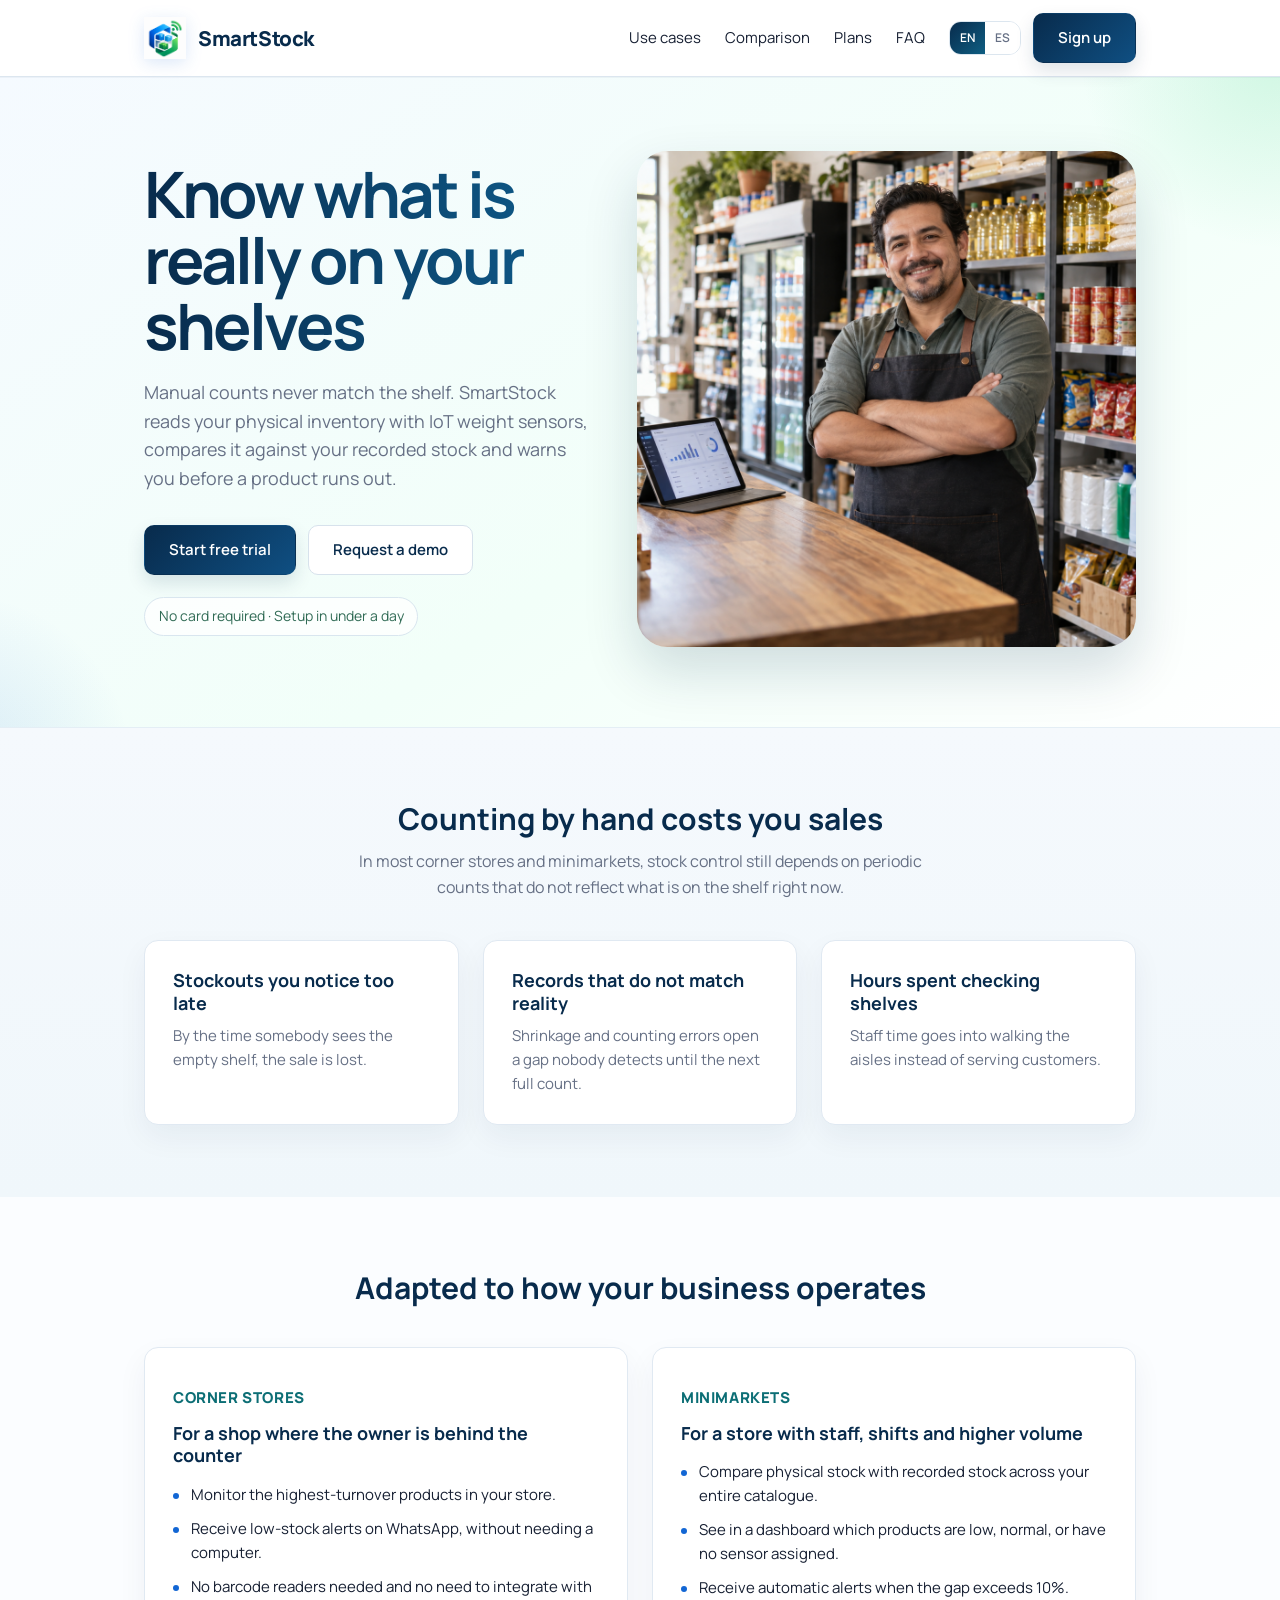
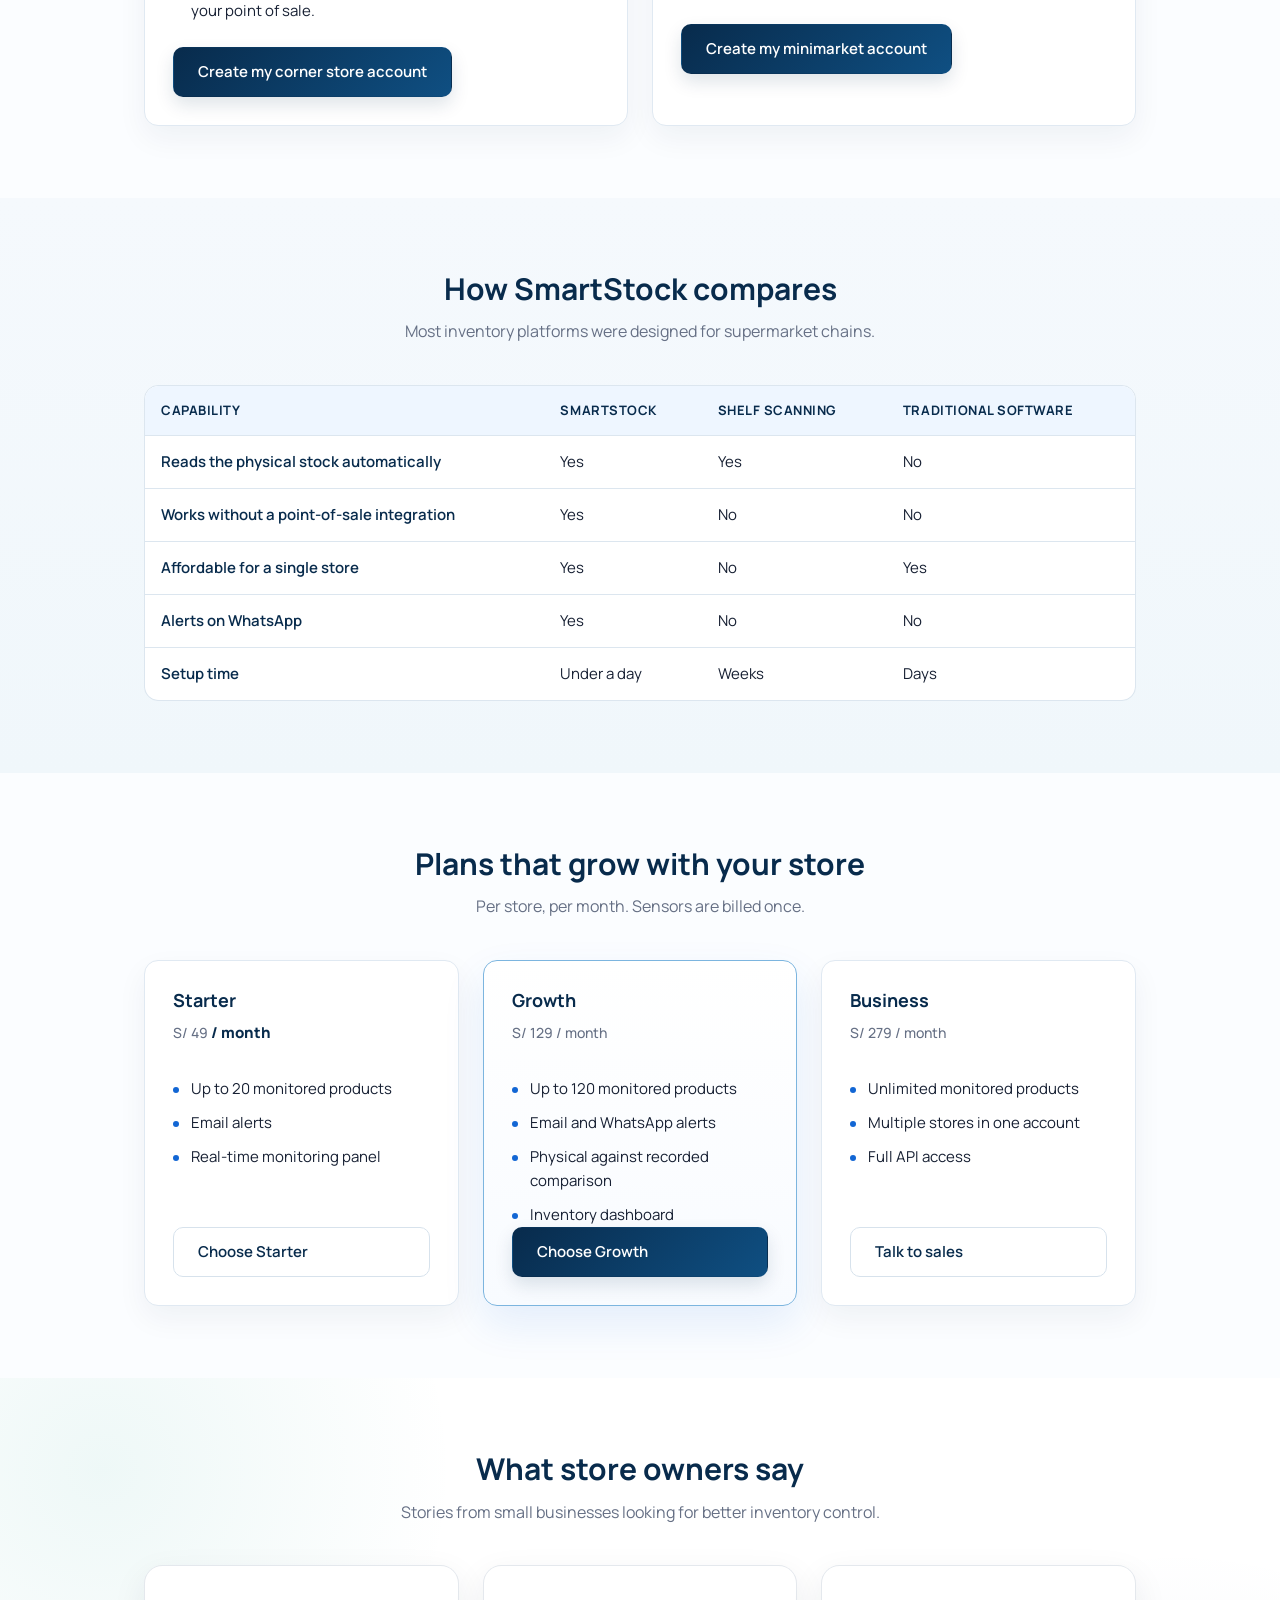
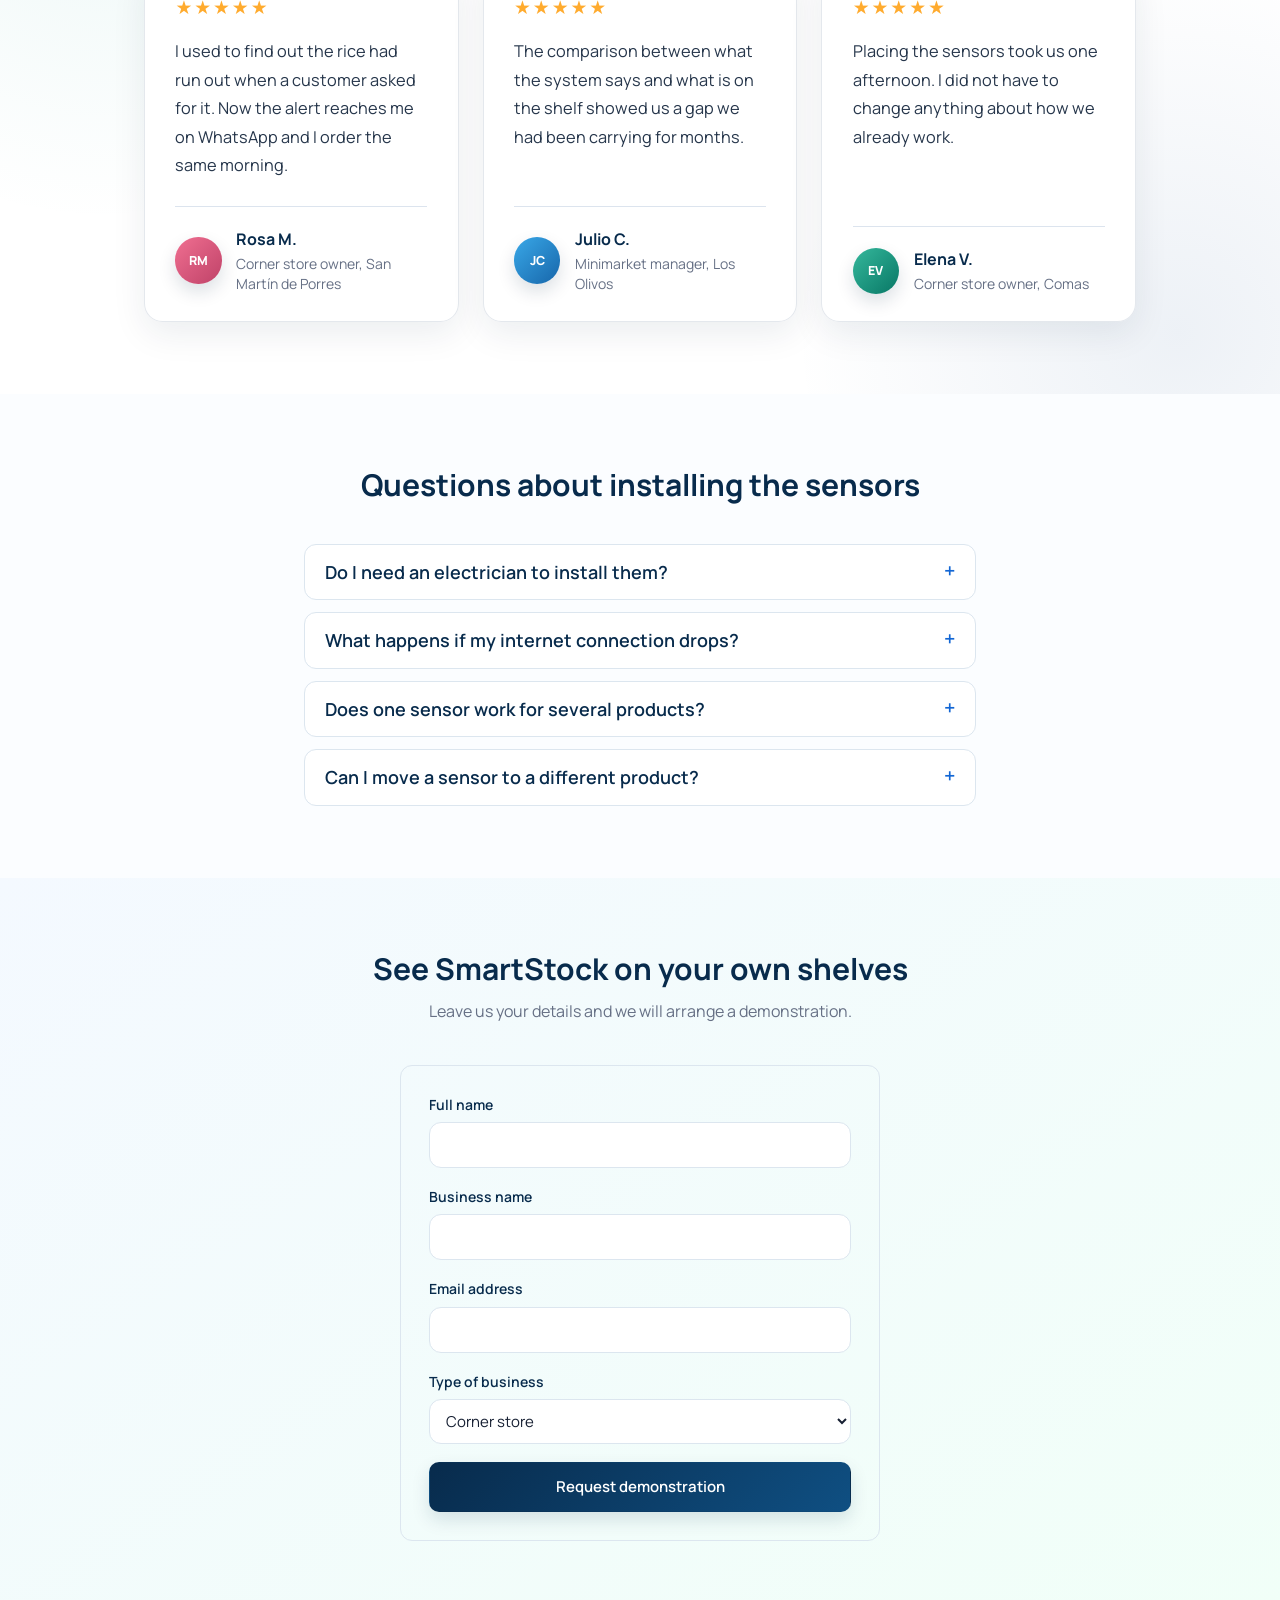
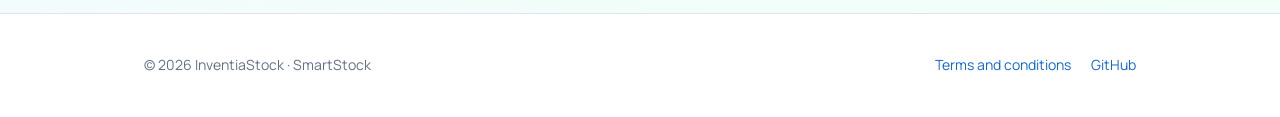
==== commit faa084e2: "Update pricing markup for currency localization" ====
--- a/index.html
+++ b/index.html
@@ -200,7 +200,10 @@
             <div class="grid cols-3">
                 <article class="card plan">
                     <h3 data-i18n="p1Name">Starter</h3>
-                    <p class="price">S/ 49 <span data-i18n="perMonth">/ month</span></p>
+                    <p class="price">
+                        <span class="price-value" data-price-pen="49">S/ 49</span>
+                        <pan data-i18n="perMonth">/ month</pan>
+                    </p>
                     <ul>
                         <li data-i18n="p1f1">Up to 20 monitored products</li>
                         <li data-i18n="p1f2">Email alerts</li>
@@ -211,7 +214,10 @@
 
                 <article class="card plan pick">
                     <h3 data-i18n="p2Name">Growth</h3>
-                    <p class="price">S/ 129 <span data-i18n="perMonth">/ month</span></p>
+                    <p class="price">
+                    <span class="price-value" data-price-pen="129">S/ 129</span>
+                    <span data-i18n="perMonth">/ month</span>
+                    </p>
                     <ul>
                         <li data-i18n="p2f1">Up to 120 monitored products</li>
                         <li data-i18n="p2f2">Email and WhatsApp alerts</li>
@@ -223,7 +229,10 @@
 
                 <article class="card plan">
                     <h3 data-i18n="p3Name">Business</h3>
-                    <p class="price">S/ 279 <span data-i18n="perMonth">/ month</span></p>
+                    <p class="price">
+                    <span class="price-value" data-price-pen="279">S/ 279</span>
+                    <span data-i18n="perMonth">/ month</span>
+                    </p>
                     <ul>
                         <li data-i18n="p3f1">Unlimited monitored products</li>
                         <li data-i18n="p3f2">Multiple stores in one account</li>
@@ -246,6 +255,7 @@
 
             <div class="testimonials-grid">
                 <figure class="testimonial-card">
+                    <!-- feat(landing): avatars, 5-star ratings and roles added to each testimonial -->
                     <div class="testimonial-stars" aria-label="5 stars" data-i18n="stars5" data-i18n-attr="aria-label"><span aria-hidden="true">★★★★★</span></div>
                     <blockquote><p data-i18n="test1">
                         I used to find out the rice had run out when a customer asked for it. Now the
@@ -399,4 +409,4 @@
 
 <script src="script.js"></script>
 </body>
-</html>+</html>
--- a/styles.css
+++ b/styles.css
@@ -593,6 +593,7 @@
 /* =========================================================
    TESTIMONIOS — estilo visual reforzado
    ========================================================= */
+/* style(landing): grid and card styles for the new testimonials layout */
 .testimonials-section {
     position: relative;
     overflow: hidden;
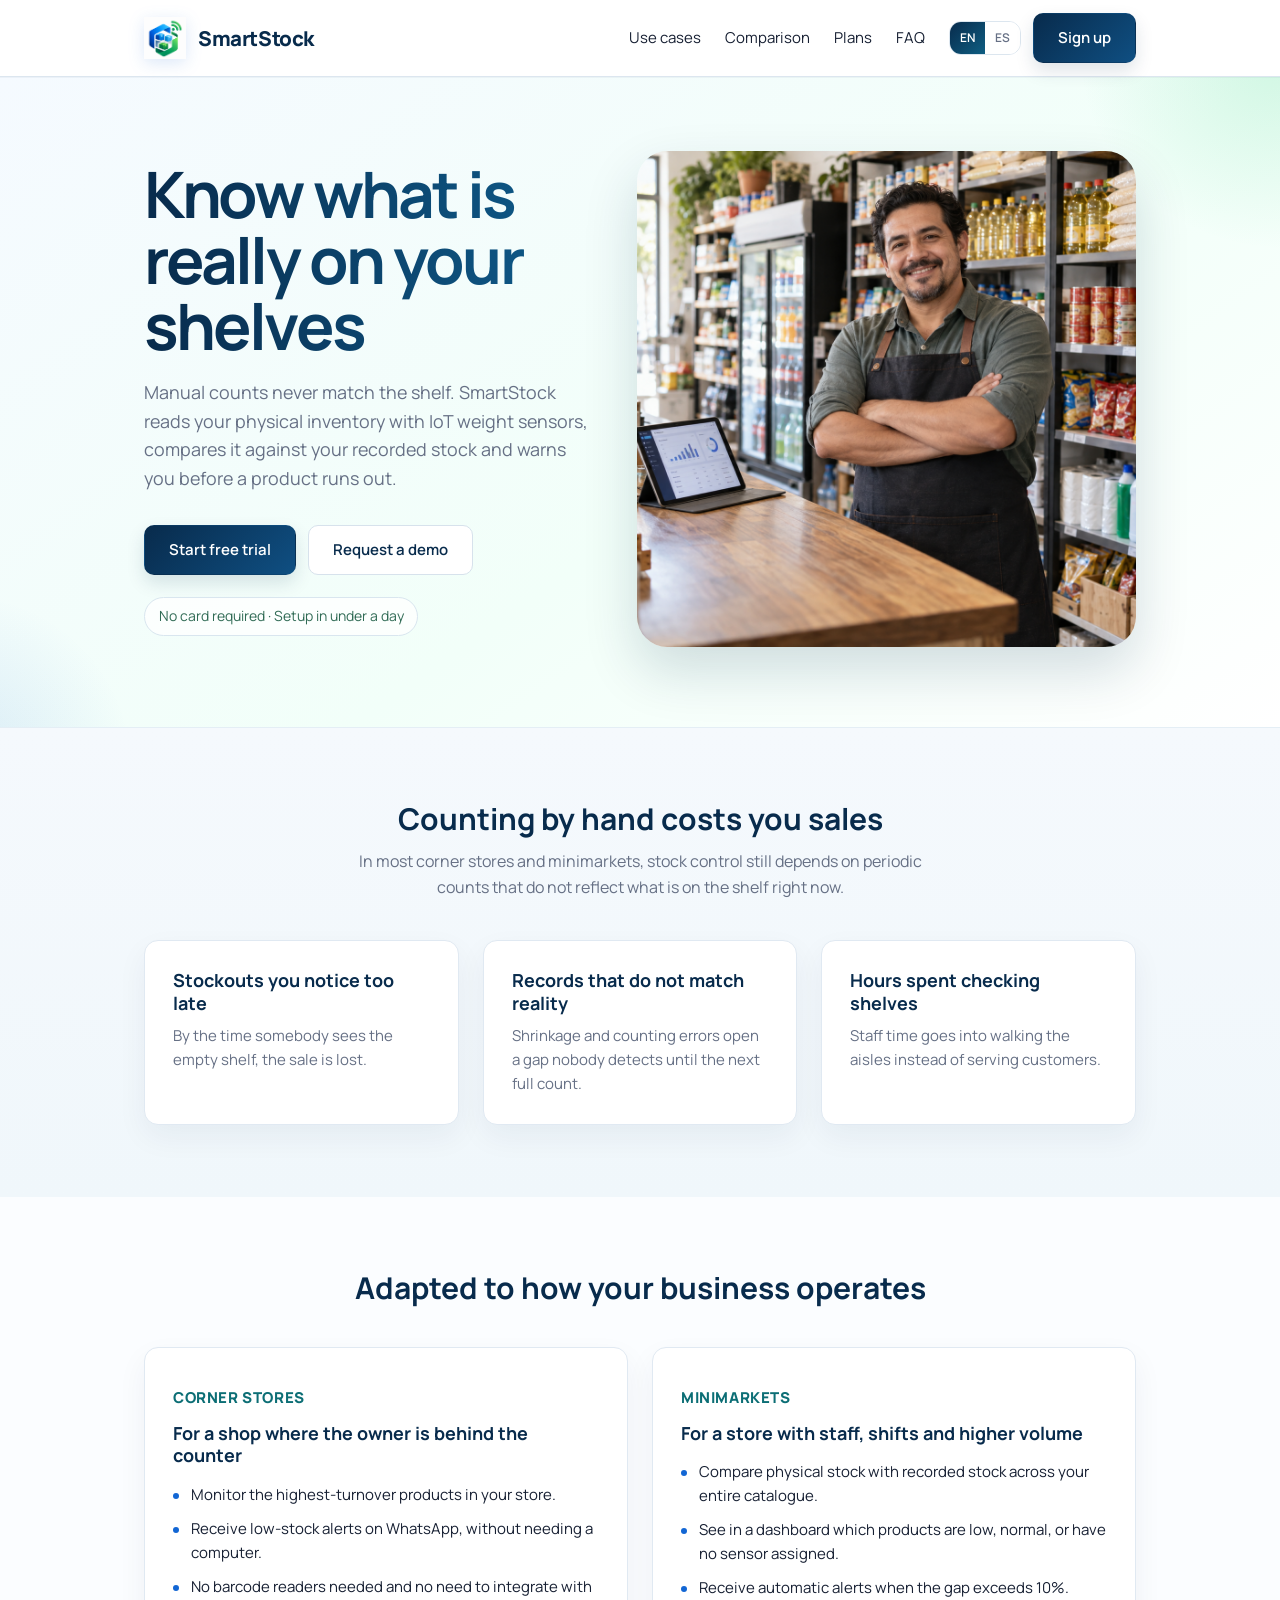
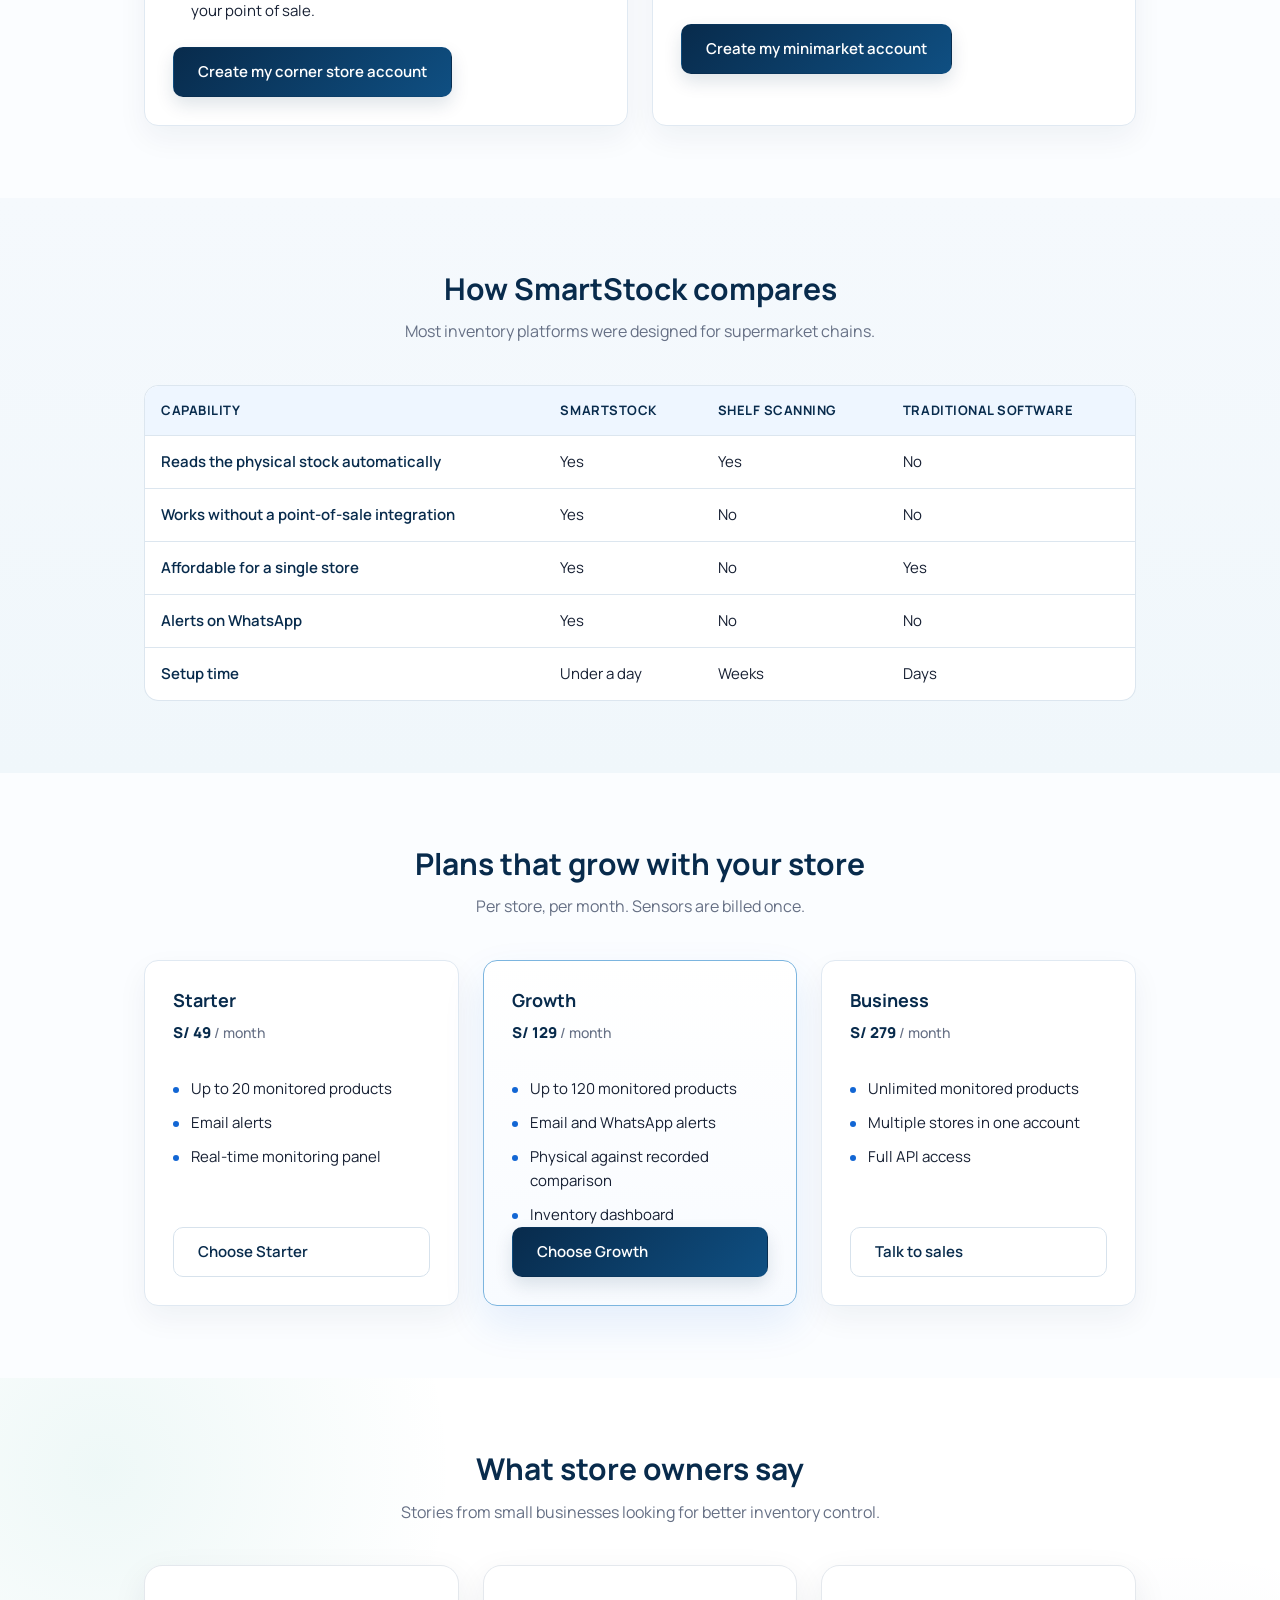
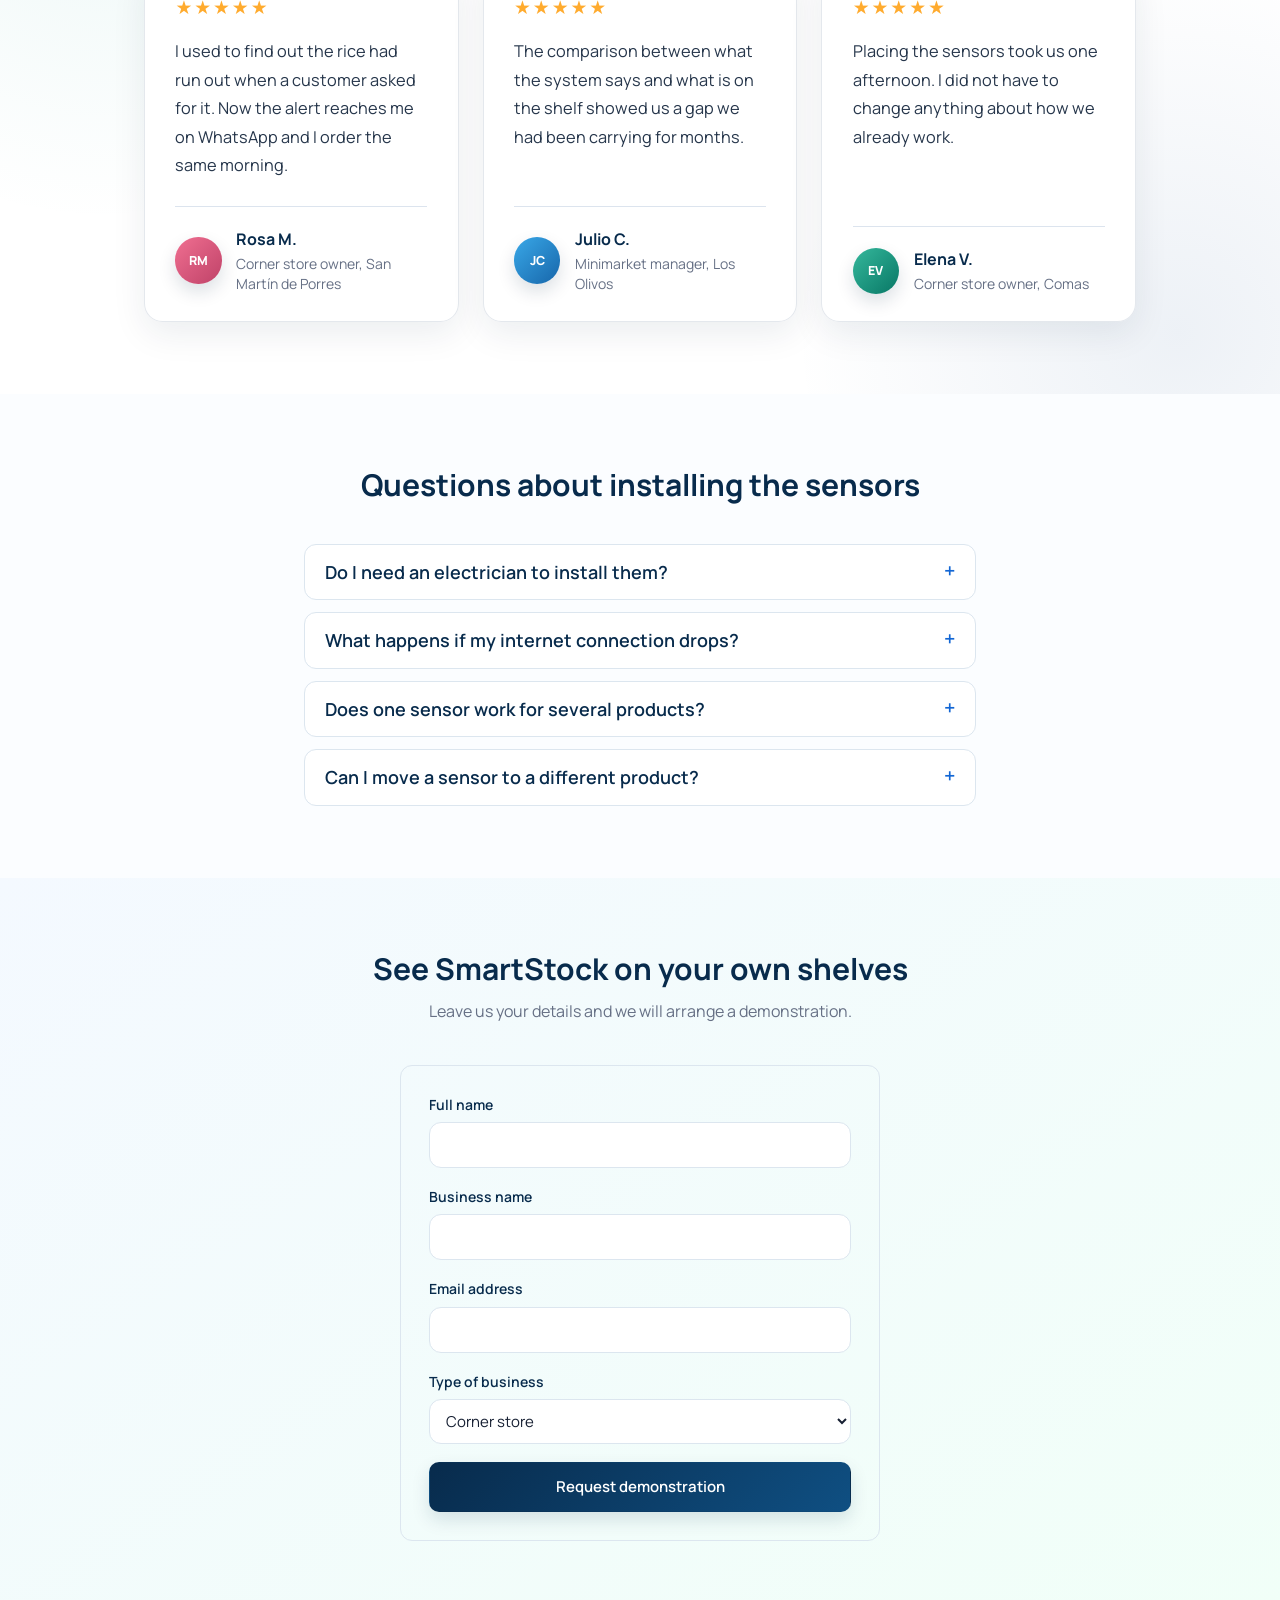
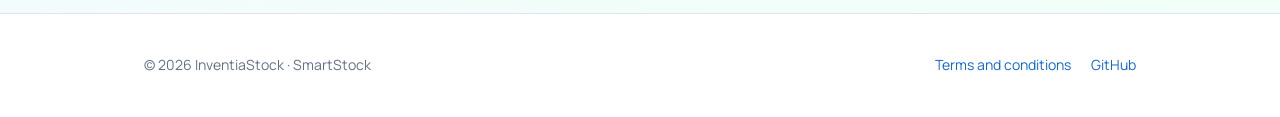
==== commit d711d42a: "Revert "Update pricing markup for currency localization" This reverts commit faa084e2dfb417d392fc7d3" ====
--- a/index.html
+++ b/index.html
@@ -200,10 +200,7 @@
             <div class="grid cols-3">
                 <article class="card plan">
                     <h3 data-i18n="p1Name">Starter</h3>
-                    <p class="price">
-                        <span class="price-value" data-price-pen="49">S/ 49</span>
-                        <pan data-i18n="perMonth">/ month</pan>
-                    </p>
+                    <p class="price">S/ 49 <span data-i18n="perMonth">/ month</span></p>
                     <ul>
                         <li data-i18n="p1f1">Up to 20 monitored products</li>
                         <li data-i18n="p1f2">Email alerts</li>
@@ -214,10 +211,7 @@
 
                 <article class="card plan pick">
                     <h3 data-i18n="p2Name">Growth</h3>
-                    <p class="price">
-                    <span class="price-value" data-price-pen="129">S/ 129</span>
-                    <span data-i18n="perMonth">/ month</span>
-                    </p>
+                    <p class="price">S/ 129 <span data-i18n="perMonth">/ month</span></p>
                     <ul>
                         <li data-i18n="p2f1">Up to 120 monitored products</li>
                         <li data-i18n="p2f2">Email and WhatsApp alerts</li>
@@ -229,10 +223,7 @@
 
                 <article class="card plan">
                     <h3 data-i18n="p3Name">Business</h3>
-                    <p class="price">
-                    <span class="price-value" data-price-pen="279">S/ 279</span>
-                    <span data-i18n="perMonth">/ month</span>
-                    </p>
+                    <p class="price">S/ 279 <span data-i18n="perMonth">/ month</span></p>
                     <ul>
                         <li data-i18n="p3f1">Unlimited monitored products</li>
                         <li data-i18n="p3f2">Multiple stores in one account</li>
@@ -409,4 +400,4 @@
 
 <script src="script.js"></script>
 </body>
-</html>
+</html>
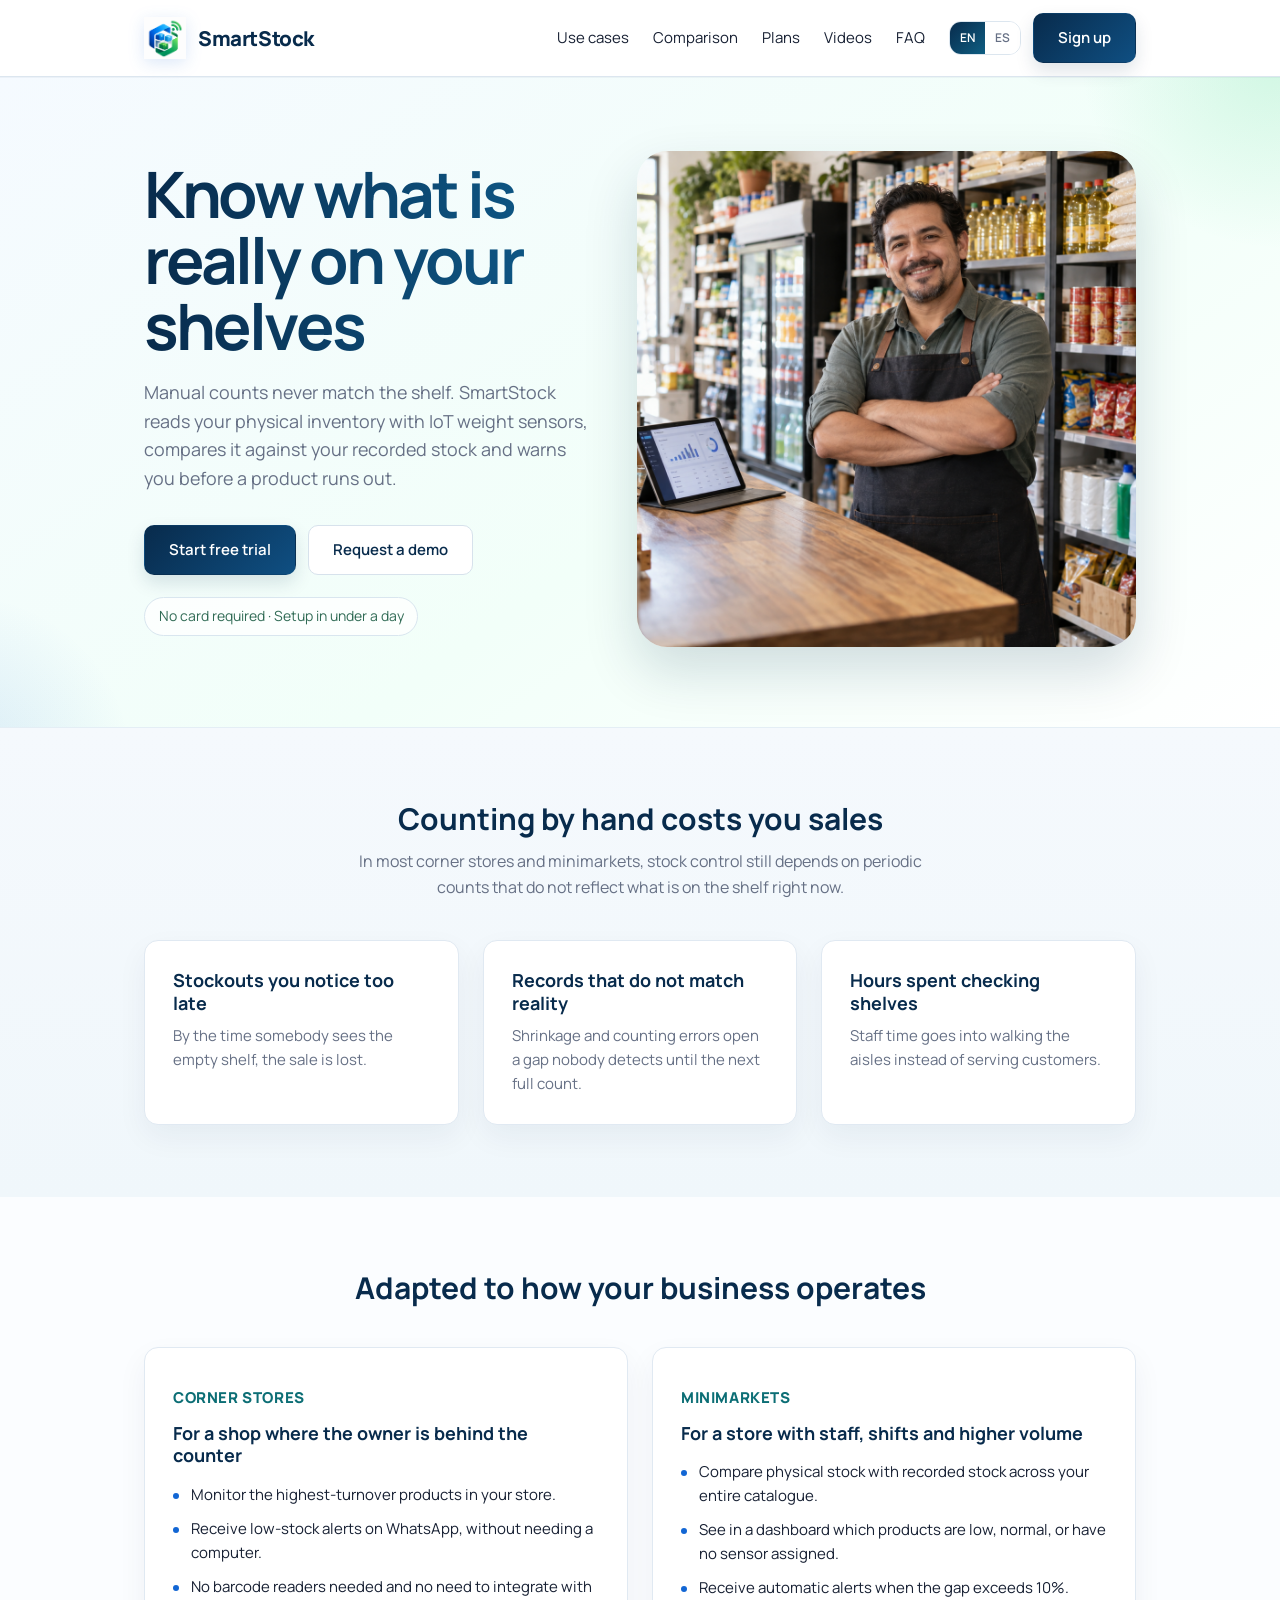
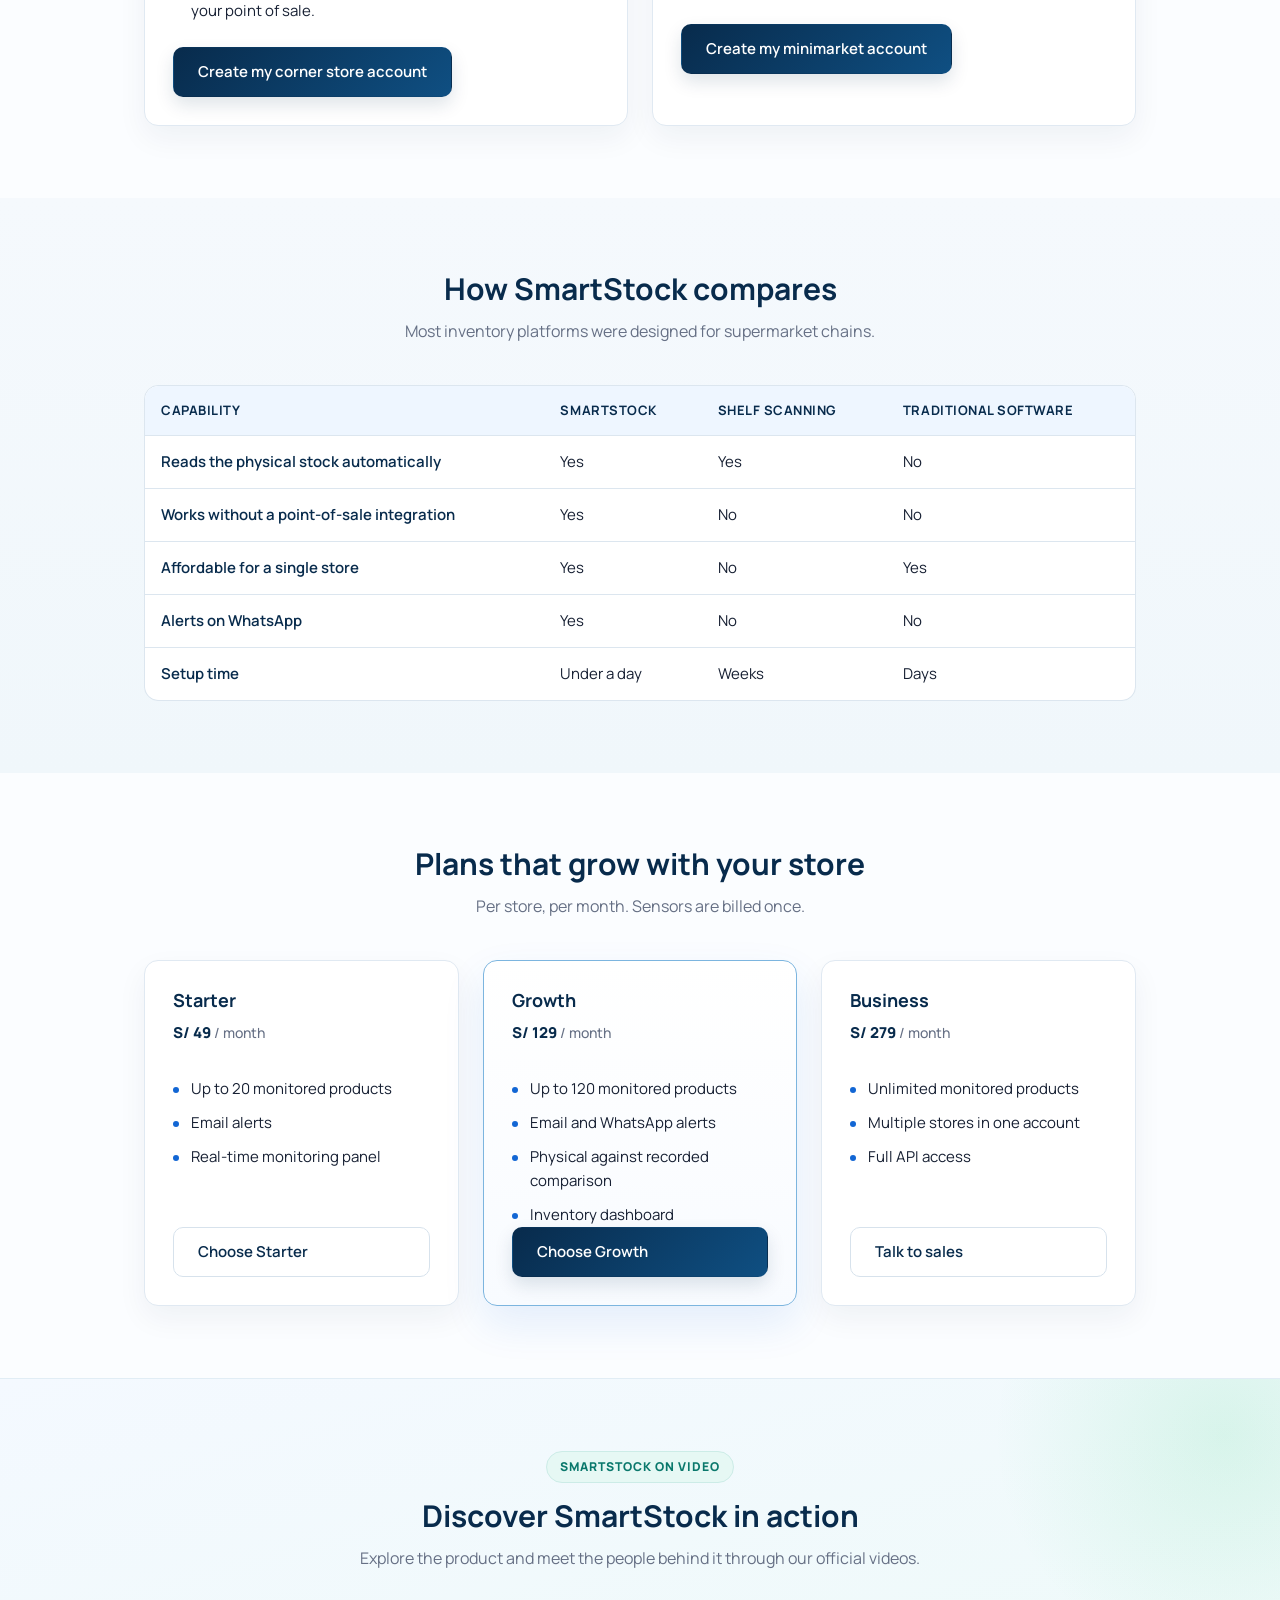
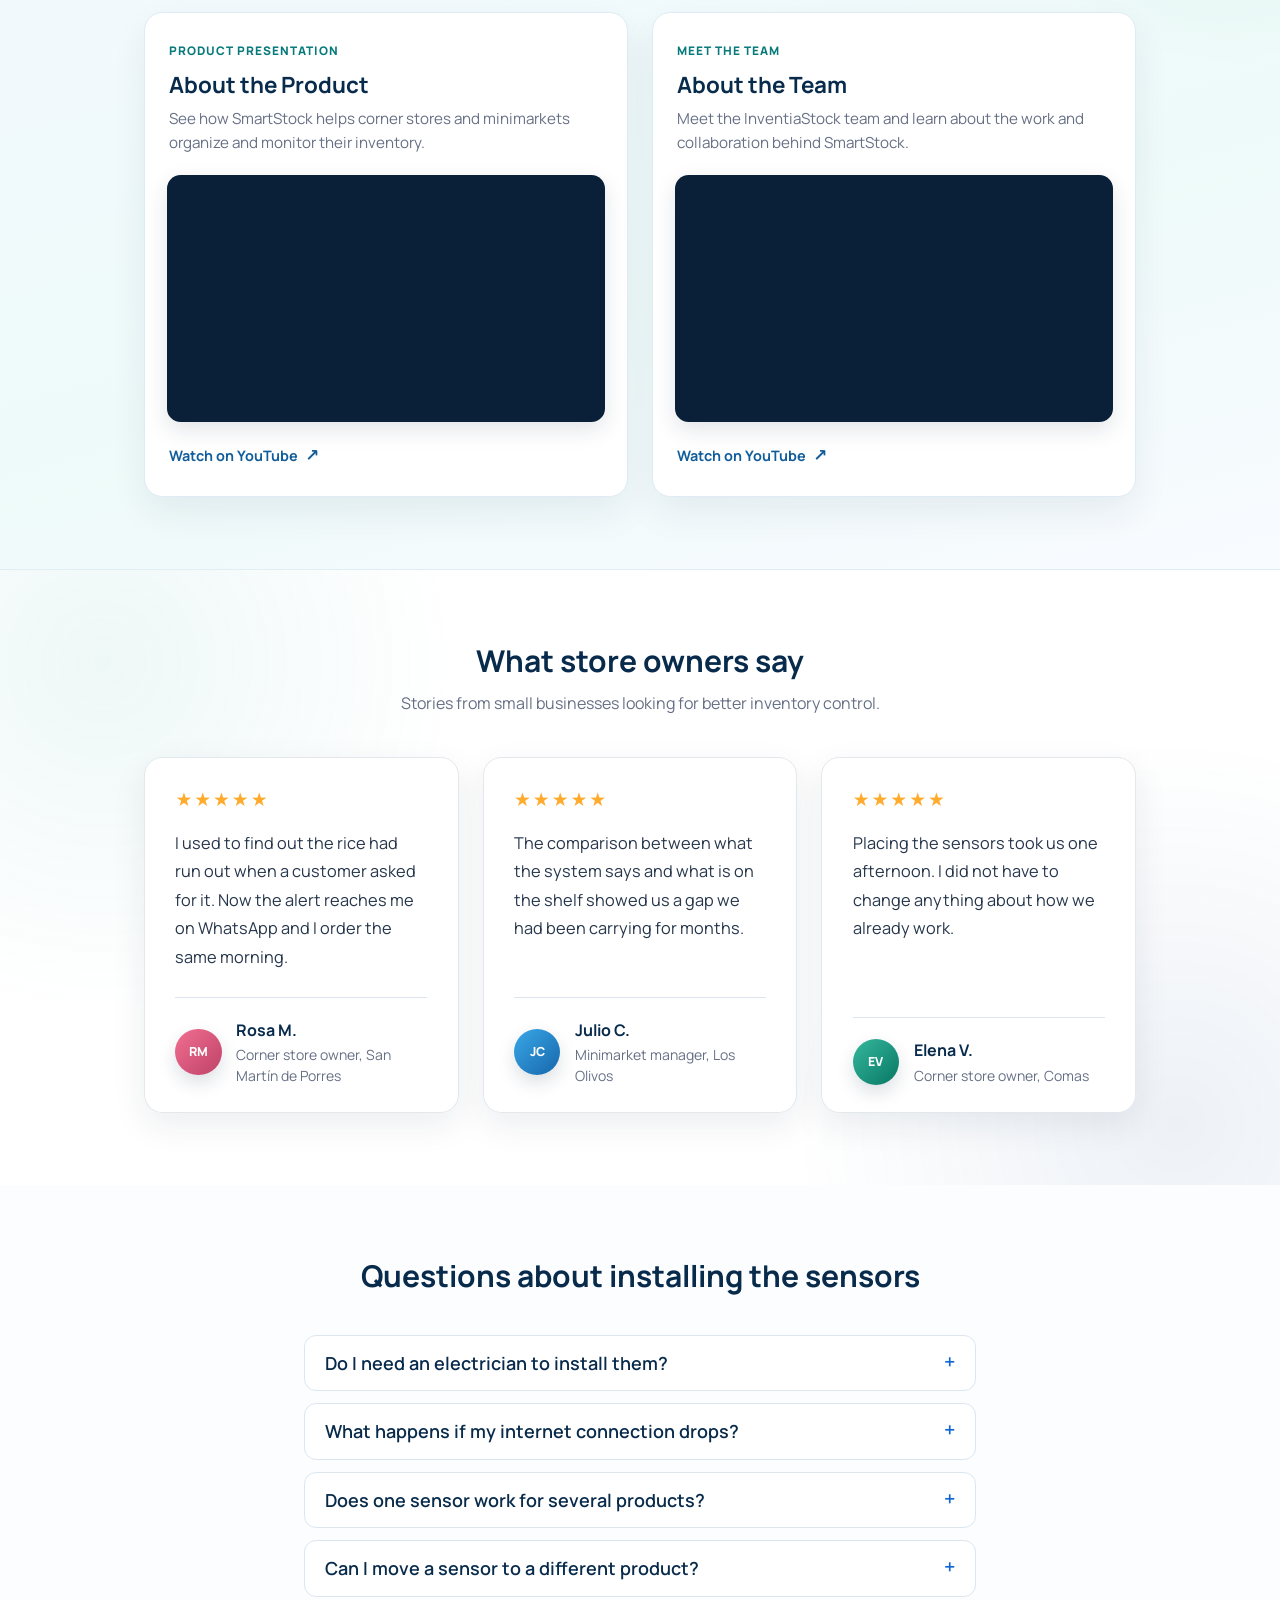
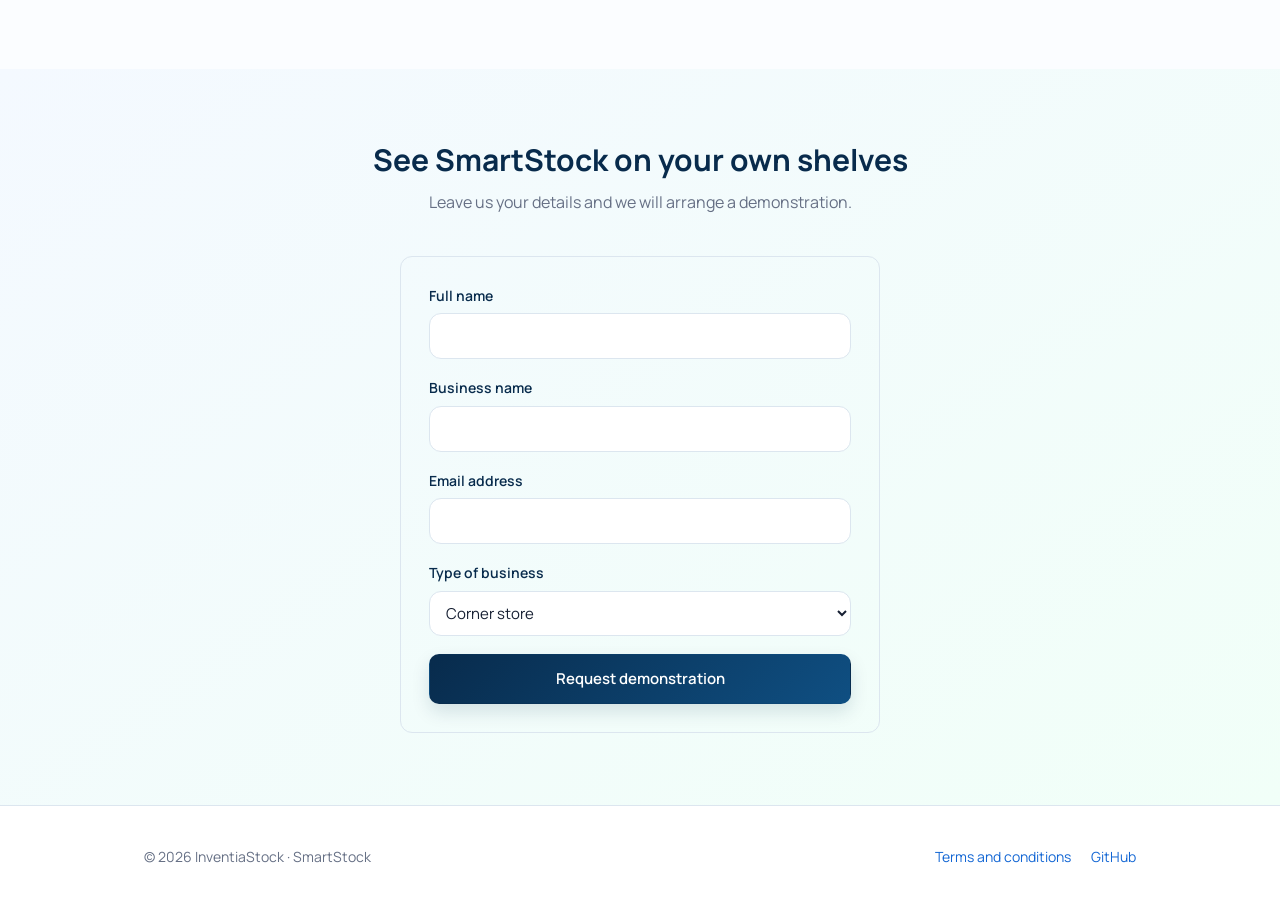
==== commit 02611c50: "feat(landing): add product and team video section" ====
--- a/index.html
+++ b/index.html
@@ -37,8 +37,9 @@
                 <li><a href="#compare" data-i18n="navCompare">Comparison</a></li>
                 <!-- feat(landing): plan cards include a direct call-to-action button per plan -->
                 <li><a href="#plans" data-i18n="navPlans">Plans</a></li>
+                <li><a href="#videos" data-i18n="navVideos">Videos</a></li>
                 <li><a href="#faq" data-i18n="navFaq">FAQ</a></li>
-                <li class="nav-signup"><a href="#" data-i18n="signUp">Sign up</a></li>
+                <li class="nav-signup"><a href="https://inventiastock.github.io/smartstock-frontend/sign-up" data-i18n="signUp">Sign up</a></li>
             </ul>
         </nav>
 
@@ -48,7 +49,7 @@
                 <button type="button" data-lang="es-419" aria-pressed="false">ES</button>
             </div>
             <!-- feat(landing): sign-up link stays visible in the header actions across the page -->
-            <a class="btn" href="#" data-i18n="signUp">Sign up</a>
+            <a class="btn" href="https://inventiastock.github.io/smartstock-frontend/sign-up" data-i18n="signUp">Sign up</a>
         </div>
     </div>
 </header>
@@ -230,6 +231,59 @@
                         <li data-i18n="p3f3">Full API access</li>
                     </ul>
                     <a class="btn ghost block" href="#contact" data-i18n="p3Cta">Talk to sales</a>
+                </article>
+            </div>
+        </div>
+    </section>
+
+    <!-- AV2 / Sprint 3: About-the-Product and About-the-Team videos -->
+    <section id="videos" class="videos-section" aria-labelledby="videos-heading">
+        <div class="container">
+            <div class="head videos-heading">
+                <span class="videos-eyebrow" data-i18n="videosEyebrow">SMARTSTOCK ON VIDEO</span>
+                <h2 id="videos-heading" data-i18n="videosTitle">Discover SmartStock in action</h2>
+                <p data-i18n="videosIntro">Explore the product and meet the people behind it through our official videos.</p>
+            </div>
+
+            <div class="videos-grid">
+                <article class="video-card" aria-labelledby="product-video-heading">
+                    <div class="video-card-top">
+                        <span class="video-card-kicker" data-i18n="productVideoKicker">PRODUCT PRESENTATION</span>
+                        <h3 id="product-video-heading" data-i18n="productVideoTitle">About the Product</h3>
+                        <p data-i18n="productVideoDescription">See how SmartStock helps corner stores and minimarkets organize and monitor their inventory.</p>
+                    </div>
+                    <div class="video-player">
+                        <iframe
+                            src="https://www.youtube-nocookie.com/embed/SkEUuXnyouY"
+                            title="SmartStock — About the Product video"
+                            data-i18n="productVideoIframeTitle"
+                            data-i18n-attr="title"
+                            loading="lazy"
+                            referrerpolicy="strict-origin-when-cross-origin"
+                            allow="accelerometer; autoplay; clipboard-write; encrypted-media; gyroscope; picture-in-picture; web-share"
+                            allowfullscreen></iframe>
+                    </div>
+                    <a class="video-external-link" href="https://youtu.be/SkEUuXnyouY" target="_blank" rel="noopener noreferrer" data-i18n="videosWatchOnYoutube">Watch on YouTube</a>
+                </article>
+
+                <article class="video-card" aria-labelledby="team-video-heading">
+                    <div class="video-card-top">
+                        <span class="video-card-kicker" data-i18n="teamVideoKicker">MEET THE TEAM</span>
+                        <h3 id="team-video-heading" data-i18n="teamVideoTitle">About the Team</h3>
+                        <p data-i18n="teamVideoDescription">Meet the InventiaStock team and learn about the work and collaboration behind SmartStock.</p>
+                    </div>
+                    <div class="video-player">
+                        <iframe
+                            src="https://www.youtube-nocookie.com/embed/r33NDIXpbGw"
+                            title="SmartStock — About the Team video"
+                            data-i18n="teamVideoIframeTitle"
+                            data-i18n-attr="title"
+                            loading="lazy"
+                            referrerpolicy="strict-origin-when-cross-origin"
+                            allow="accelerometer; autoplay; clipboard-write; encrypted-media; gyroscope; picture-in-picture; web-share"
+                            allowfullscreen></iframe>
+                    </div>
+                    <a class="video-external-link" href="https://youtu.be/r33NDIXpbGw" target="_blank" rel="noopener noreferrer" data-i18n="videosWatchOnYoutube">Watch on YouTube</a>
                 </article>
             </div>
         </div>
--- a/styles.css
+++ b/styles.css
@@ -993,3 +993,111 @@
         border-radius: 1.25rem;
     }
 }
+
+
+/* =========================================================
+   AV2 — About-the-Product / About-the-Team embedded videos
+   ========================================================= */
+.videos-section {
+    position: relative;
+    overflow: hidden;
+    background: linear-gradient(165deg, #f4f9ff 0%, #eefaf9 60%, #f8fbff 100%);
+    border-top: 1px solid #e1edf5;
+    border-bottom: 1px solid #e1edf5;
+    scroll-margin-top: 5rem;
+}
+
+.videos-section::before {
+    content: '';
+    position: absolute;
+    top: -11rem;
+    right: -11rem;
+    width: 29rem;
+    height: 29rem;
+    border-radius: 50%;
+    background: radial-gradient(circle, rgba(47, 207, 120, .13), transparent 70%);
+    pointer-events: none;
+}
+
+.videos-section .container { position: relative; }
+.videos-heading { max-width: 40rem; }
+.videos-heading h2 { margin-top: .85rem; }
+
+.videos-eyebrow {
+    display: inline-block;
+    padding: .32rem .8rem;
+    border: 1px solid #ccece7;
+    border-radius: 999px;
+    background: #e6f8f4;
+    color: #0a786c;
+    font-size: .76rem;
+    font-weight: 800;
+    letter-spacing: .08em;
+}
+
+.videos-grid {
+    display: grid;
+    grid-template-columns: repeat(2, minmax(0, 1fr));
+    align-items: stretch;
+    gap: 1.5rem;
+}
+
+.video-card {
+    display: flex;
+    flex-direction: column;
+    min-width: 0;
+    padding: 1.35rem;
+    border: 1px solid #dfebf4;
+    border-radius: 1.15rem;
+    background: #fff;
+    box-shadow: 0 16px 36px rgba(8, 43, 76, .07);
+}
+
+.video-card-top { flex: 1; padding: .2rem .15rem 1.2rem; }
+.video-card-kicker {
+    color: #087a7b;
+    font-size: .74rem;
+    font-weight: 800;
+    letter-spacing: .085em;
+}
+.video-card h3 { margin-top: .5rem; font-size: 1.4rem; }
+.video-card-top p { margin-top: .5rem; color: var(--muted); font-size: .95rem; }
+
+.video-player {
+    width: 100%;
+    aspect-ratio: 16 / 9;
+    overflow: hidden;
+    border-radius: .85rem;
+    background: #0a2038;
+    box-shadow: 0 8px 22px rgba(8, 43, 76, .12);
+}
+
+.video-player iframe {
+    display: block;
+    width: 100%;
+    height: 100%;
+    border: 0;
+}
+
+.video-external-link {
+    display: inline-flex;
+    align-items: center;
+    align-self: flex-start;
+    gap: .45rem;
+    margin-top: 1rem;
+    padding: .3rem .15rem;
+    color: #115d9b;
+    font-size: .9rem;
+    font-weight: 700;
+}
+.video-external-link::after { content: '↗'; font-size: 1.05rem; }
+.video-external-link:hover { color: #07345d; }
+
+@media (max-width: 800px) {
+    .videos-grid { grid-template-columns: 1fr; max-width: 38rem; margin: 0 auto; }
+}
+
+@media (max-width: 480px) {
+    .video-card { padding: .85rem; }
+    .video-card h3 { font-size: 1.24rem; }
+}
